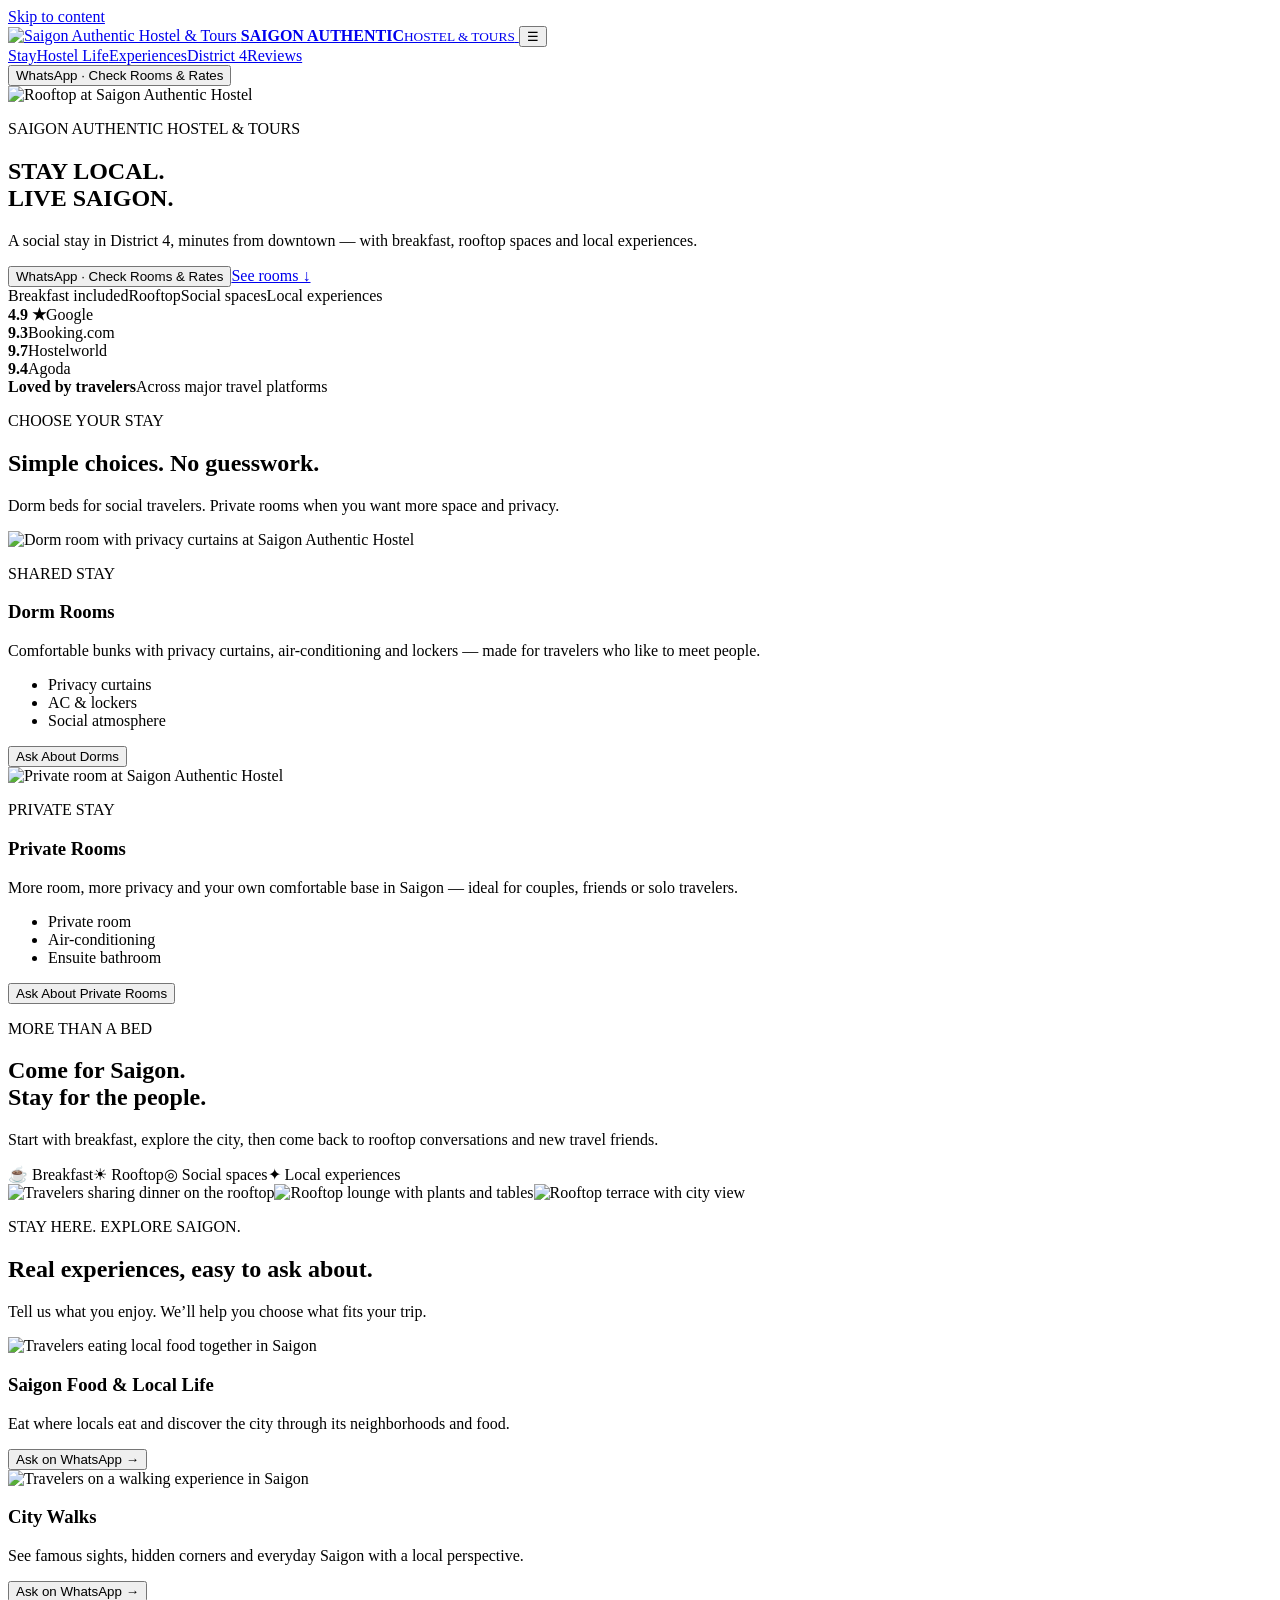
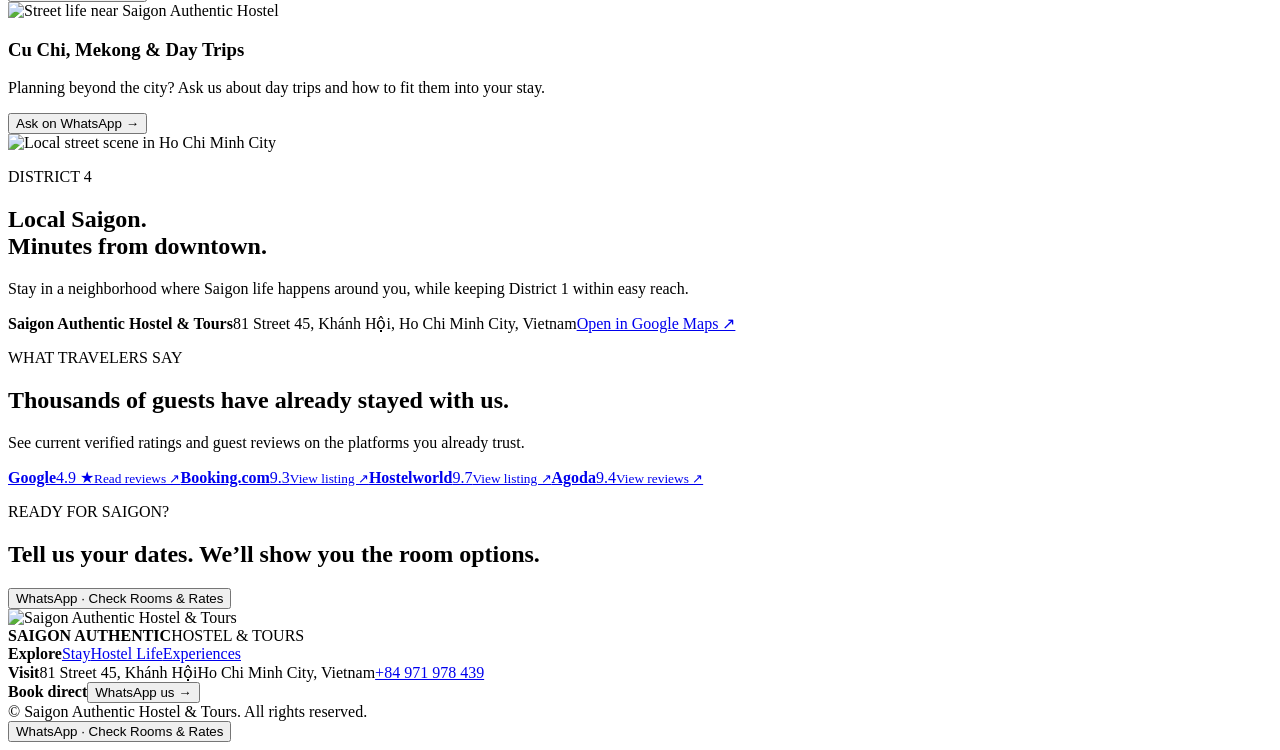
==== index.html @ 07665779 "Build Saigon Authentic Hostel V1 homepage" ====
<!doctype html>
<html lang="en">
<head>
  <meta charset="utf-8" />
  <meta name="viewport" content="width=device-width, initial-scale=1" />
  <title>Saigon Authentic Hostel & Tours | District 4, Ho Chi Minh City</title>
  <meta name="description" content="Stay local in District 4 at Saigon Authentic Hostel & Tours. Dorms, private rooms, rooftop spaces, breakfast and local Saigon experiences. Check rooms and rates on WhatsApp." />
  <meta name="theme-color" content="#f4b91f" />
  <link rel="canonical" href="https://saigonauthentichostel.com/" />
  <link rel="icon" href="https://saigon-authentic-hostel-duyt320-4721.vercel.app/assets/images/logo.jpg" type="image/jpeg" />
  <link rel="preconnect" href="https://fonts.googleapis.com" />
  <link rel="preconnect" href="https://fonts.gstatic.com" crossorigin />
  <link href="https://fonts.googleapis.com/css2?family=DM+Sans:wght@400;500;600;700&family=Manrope:wght@500;600;700;800&display=swap" rel="stylesheet" />
  <link rel="stylesheet" href="assets/css/styles.css" />
  <meta property="og:type" content="website" />
  <meta property="og:title" content="Saigon Authentic Hostel & Tours" />
  <meta property="og:description" content="Stay Local. Live Saigon. Dorms, private rooms, rooftop vibes and local experiences in District 4." />
  <meta property="og:url" content="https://saigonauthentichostel.com/" />
  <meta property="og:image" content="https://saigon-authentic-hostel-duyt320-4721.vercel.app/assets/images/hero-rooftop.webp" />
  <script type="application/ld+json">{"@context":"https://schema.org","@type":"Hostel","name":"Saigon Authentic Hostel & Tours","url":"https://saigonauthentichostel.com/","telephone":"+84971978439","image":"https://saigon-authentic-hostel-duyt320-4721.vercel.app/assets/images/hero-rooftop.webp","address":{"@type":"PostalAddress","streetAddress":"81 Street 45","addressLocality":"Ho Chi Minh City","addressRegion":"Ho Chi Minh City","addressCountry":"VN"},"sameAs":["https://www.booking.com/Share-JYL6Ki","https://www.hostelworld.com/hostels/p/318917/saigon-authentic-hostel-local-bf-gym-tours/","https://www.agoda.com/saigon-authentic-hostel-cozy-rooftop-beer-free-walking-tour-breakfast-family-cooking-experience/reviews/ho-chi-minh-city-vn.html"]}</script>
</head>
<body>
  <a class="skip-link" href="#main">Skip to content</a>
  <header class="site-header" id="top">
    <div class="container header-inner">
      <a class="brand" href="#top" aria-label="Saigon Authentic Hostel home">
        <img src="https://saigon-authentic-hostel-duyt320-4721.vercel.app/assets/images/logo.jpg" alt="Saigon Authentic Hostel & Tours" width="56" height="56" />
        <span class="brand-text"><strong>SAIGON AUTHENTIC</strong><small>HOSTEL & TOURS</small></span>
      </a>
      <button class="menu-toggle" type="button" aria-label="Open menu" aria-expanded="false">☰</button>
      <nav class="main-nav" aria-label="Primary navigation"><a href="#stay">Stay</a><a href="#hostel-life">Hostel Life</a><a href="#experiences">Experiences</a><a href="#location">District 4</a><a href="#reviews">Reviews</a></nav>
      <button class="button button-primary header-cta js-open-booking" type="button">WhatsApp · Check Rooms & Rates</button>
    </div>
  </header>
  <main id="main">
    <section class="hero" aria-labelledby="hero-title">
      <img class="hero-image" src="https://saigon-authentic-hostel-duyt320-4721.vercel.app/assets/images/hero-rooftop.webp" alt="Rooftop at Saigon Authentic Hostel" fetchpriority="high" />
      <div class="hero-overlay"></div>
      <div class="container hero-content"><p class="eyebrow">SAIGON AUTHENTIC HOSTEL & TOURS</p><h1 id="hero-title">STAY LOCAL.<br /><span>LIVE SAIGON.</span></h1><p class="hero-copy">A social stay in District 4, minutes from downtown — with breakfast, rooftop spaces and local experiences.</p><div class="hero-actions"><button class="button button-gold js-open-booking" type="button">WhatsApp · Check Rooms & Rates</button><a class="text-link hero-link" href="#stay">See rooms ↓</a></div><div class="quick-facts" aria-label="Hostel highlights"><span>Breakfast included</span><span>Rooftop</span><span>Social spaces</span><span>Local experiences</span></div></div>
    </section>
    <section class="ratings" aria-label="Guest ratings"><div class="container ratings-grid"><div><strong>4.9 ★</strong><span>Google</span></div><div><strong>9.3</strong><span>Booking.com</span></div><div><strong>9.7</strong><span>Hostelworld</span></div><div><strong>9.4</strong><span>Agoda</span></div><div class="ratings-note"><strong>Loved by travelers</strong><span>Across major travel platforms</span></div></div></section>
    <section class="section" id="stay"><div class="container"><div class="section-heading center"><p class="eyebrow dark">CHOOSE YOUR STAY</p><h2>Simple choices. No guesswork.</h2><p>Dorm beds for social travelers. Private rooms when you want more space and privacy.</p></div><div class="stay-grid">
      <article class="stay-card"><div class="stay-card-media"><img src="https://saigon-authentic-hostel-duyt320-4721.vercel.app/assets/images/dorm-wide.webp" alt="Dorm room with privacy curtains at Saigon Authentic Hostel" loading="lazy" /></div><div class="stay-card-body"><p class="card-kicker">SHARED STAY</p><h3>Dorm Rooms</h3><p>Comfortable bunks with privacy curtains, air-conditioning and lockers — made for travelers who like to meet people.</p><ul class="mini-list"><li>Privacy curtains</li><li>AC & lockers</li><li>Social atmosphere</li></ul><button class="button button-gold js-open-booking" data-interest="Dorm Room" type="button">Ask About Dorms</button></div></article>
      <article class="stay-card reverse"><div class="stay-card-media"><img src="https://saigon-authentic-hostel-duyt320-4721.vercel.app/assets/images/private-wide.webp" alt="Private room at Saigon Authentic Hostel" loading="lazy" /></div><div class="stay-card-body"><p class="card-kicker">PRIVATE STAY</p><h3>Private Rooms</h3><p>More room, more privacy and your own comfortable base in Saigon — ideal for couples, friends or solo travelers.</p><ul class="mini-list"><li>Private room</li><li>Air-conditioning</li><li>Ensuite bathroom</li></ul><button class="button button-gold js-open-booking" data-interest="Private Room" type="button">Ask About Private Rooms</button></div></article>
    </div></div></section>
    <section class="section section-warm" id="hostel-life"><div class="container hostel-life-grid"><div class="hostel-life-copy"><p class="eyebrow dark">MORE THAN A BED</p><h2>Come for Saigon.<br />Stay for the people.</h2><p>Start with breakfast, explore the city, then come back to rooftop conversations and new travel friends.</p><div class="feature-list"><span>☕ Breakfast</span><span>☀ Rooftop</span><span>◎ Social spaces</span><span>✦ Local experiences</span></div></div><div class="photo-collage"><img class="photo-large" src="https://saigon-authentic-hostel-duyt320-4721.vercel.app/assets/images/rooftop-social.webp" alt="Travelers sharing dinner on the rooftop" loading="lazy" /><img src="https://saigon-authentic-hostel-duyt320-4721.vercel.app/assets/images/rooftop-lounge.webp" alt="Rooftop lounge with plants and tables" loading="lazy" /><img src="https://saigon-authentic-hostel-duyt320-4721.vercel.app/assets/images/rooftop-city.webp" alt="Rooftop terrace with city view" loading="lazy" /></div></div></section>
    <section class="section" id="experiences"><div class="container"><div class="section-heading split"><div><p class="eyebrow dark">STAY HERE. EXPLORE SAIGON.</p><h2>Real experiences, easy to ask about.</h2></div><p>Tell us what you enjoy. We’ll help you choose what fits your trip.</p></div><div class="experience-grid">
      <article class="experience-card"><img src="https://saigon-authentic-hostel-duyt320-4721.vercel.app/assets/images/food-social.webp" alt="Travelers eating local food together in Saigon" loading="lazy" /><div><h3>Saigon Food & Local Life</h3><p>Eat where locals eat and discover the city through its neighborhoods and food.</p><button class="text-button js-open-booking" data-interest="Saigon Food & Local Life Experience" type="button">Ask on WhatsApp →</button></div></article>
      <article class="experience-card"><img src="https://saigon-authentic-hostel-duyt320-4721.vercel.app/assets/images/city-walk.webp" alt="Travelers on a walking experience in Saigon" loading="lazy" /><div><h3>City Walks</h3><p>See famous sights, hidden corners and everyday Saigon with a local perspective.</p><button class="text-button js-open-booking" data-interest="Saigon City Walk" type="button">Ask on WhatsApp →</button></div></article>
      <article class="experience-card"><img src="https://saigon-authentic-hostel-duyt320-4721.vercel.app/assets/images/district4-street.webp" alt="Street life near Saigon Authentic Hostel" loading="lazy" /><div><h3>Cu Chi, Mekong & Day Trips</h3><p>Planning beyond the city? Ask us about day trips and how to fit them into your stay.</p><button class="text-button js-open-booking" data-interest="Tours and Day Trips" type="button">Ask on WhatsApp →</button></div></article>
    </div></div></section>
    <section class="section section-dark" id="location"><div class="container location-grid"><div class="location-photo-wrap"><img src="https://saigon-authentic-hostel-duyt320-4721.vercel.app/assets/images/district4-street.webp" alt="Local street scene in Ho Chi Minh City" loading="lazy" /></div><div class="location-copy"><p class="eyebrow gold">DISTRICT 4</p><h2>Local Saigon.<br />Minutes from downtown.</h2><p>Stay in a neighborhood where Saigon life happens around you, while keeping District 1 within easy reach.</p><div class="address-card"><strong>Saigon Authentic Hostel & Tours</strong><span>81 Street 45, Khánh Hội, Ho Chi Minh City, Vietnam</span><a href="https://www.google.com/maps/search/?api=1&query=Saigon+Authentic+Hostel+%26+Tours+81+Street+45+Ho+Chi+Minh+City" target="_blank" rel="noopener">Open in Google Maps ↗</a></div></div></div></section>
    <section class="section" id="reviews"><div class="container"><div class="section-heading center compact"><p class="eyebrow dark">WHAT TRAVELERS SAY</p><h2>Thousands of guests have already stayed with us.</h2><p>See current verified ratings and guest reviews on the platforms you already trust.</p></div><div class="review-links"><a href="https://www.google.com/travel/hotels/s/vFk7zTm2XBF6SE7h8" target="_blank" rel="noopener"><strong>Google</strong><span>4.9 ★</span><small>Read reviews ↗</small></a><a href="https://www.booking.com/Share-JYL6Ki" target="_blank" rel="noopener"><strong>Booking.com</strong><span>9.3</span><small>View listing ↗</small></a><a href="https://www.hostelworld.com/hostels/p/318917/saigon-authentic-hostel-local-bf-gym-tours/" target="_blank" rel="noopener"><strong>Hostelworld</strong><span>9.7</span><small>View listing ↗</small></a><a href="https://www.agoda.com/saigon-authentic-hostel-cozy-rooftop-beer-free-walking-tour-breakfast-family-cooking-experience/reviews/ho-chi-minh-city-vn.html?cid=1844104" target="_blank" rel="noopener"><strong>Agoda</strong><span>9.4</span><small>View reviews ↗</small></a></div></div></section>
    <section class="section final-cta"><div class="container final-cta-inner"><div><p class="eyebrow dark">READY FOR SAIGON?</p><h2>Tell us your dates. We’ll show you the room options.</h2></div><button class="button button-primary large js-open-booking" type="button">WhatsApp · Check Rooms & Rates</button></div></section>
  </main>
  <footer class="site-footer"><div class="container footer-grid"><div class="footer-brand"><img src="https://saigon-authentic-hostel-duyt320-4721.vercel.app/assets/images/logo.jpg" alt="Saigon Authentic Hostel & Tours" width="72" height="72" loading="lazy" /><div><strong>SAIGON AUTHENTIC</strong><span>HOSTEL & TOURS</span></div></div><div><strong>Explore</strong><a href="#stay">Stay</a><a href="#hostel-life">Hostel Life</a><a href="#experiences">Experiences</a></div><div><strong>Visit</strong><span>81 Street 45, Khánh Hội</span><span>Ho Chi Minh City, Vietnam</span><a href="tel:+84971978439">+84 971 978 439</a></div><div><strong>Book direct</strong><button class="footer-whatsapp js-open-booking" type="button">WhatsApp us →</button></div></div><div class="container copyright">© <span id="year"></span> Saigon Authentic Hostel & Tours. All rights reserved.</div></footer>
  <button class="mobile-booking-bar js-open-booking" type="button" aria-label="Check rooms and rates on WhatsApp">WhatsApp · Check Rooms & Rates</button>
  <dialog class="booking-dialog" id="bookingDialog" aria-labelledby="booking-title"><form method="dialog" class="booking-form" id="bookingForm"><div class="dialog-header"><div><p class="eyebrow dark">BOOK DIRECT</p><h2 id="booking-title">Check rooms & rates</h2></div><button class="dialog-close" value="cancel" aria-label="Close">×</button></div><p class="dialog-intro">Three details, then WhatsApp opens with the message already written for you.</p><label>Check-in<input id="checkin" name="checkin" type="date" required /></label><label>Check-out<input id="checkout" name="checkout" type="date" required /></label><label>Guests<select id="guests" name="guests"><option>1</option><option selected>2</option><option>3</option><option>4</option><option>5</option><option>6</option><option>7+</option></select></label><label>What are you interested in?<select id="interest" name="interest"><option>Any available room</option><option>Dorm Room</option><option>Private Room</option><option>Saigon Food & Local Life Experience</option><option>Saigon City Walk</option><option>Tours and Day Trips</option></select></label><button class="button button-whatsapp large full" id="continueWhatsApp" type="button">Continue on WhatsApp →</button><small>No payment on this website. We confirm availability and rates with you directly on WhatsApp.</small></form></dialog>
  <script src="assets/js/main.js" defer></script>
</body>
</html>
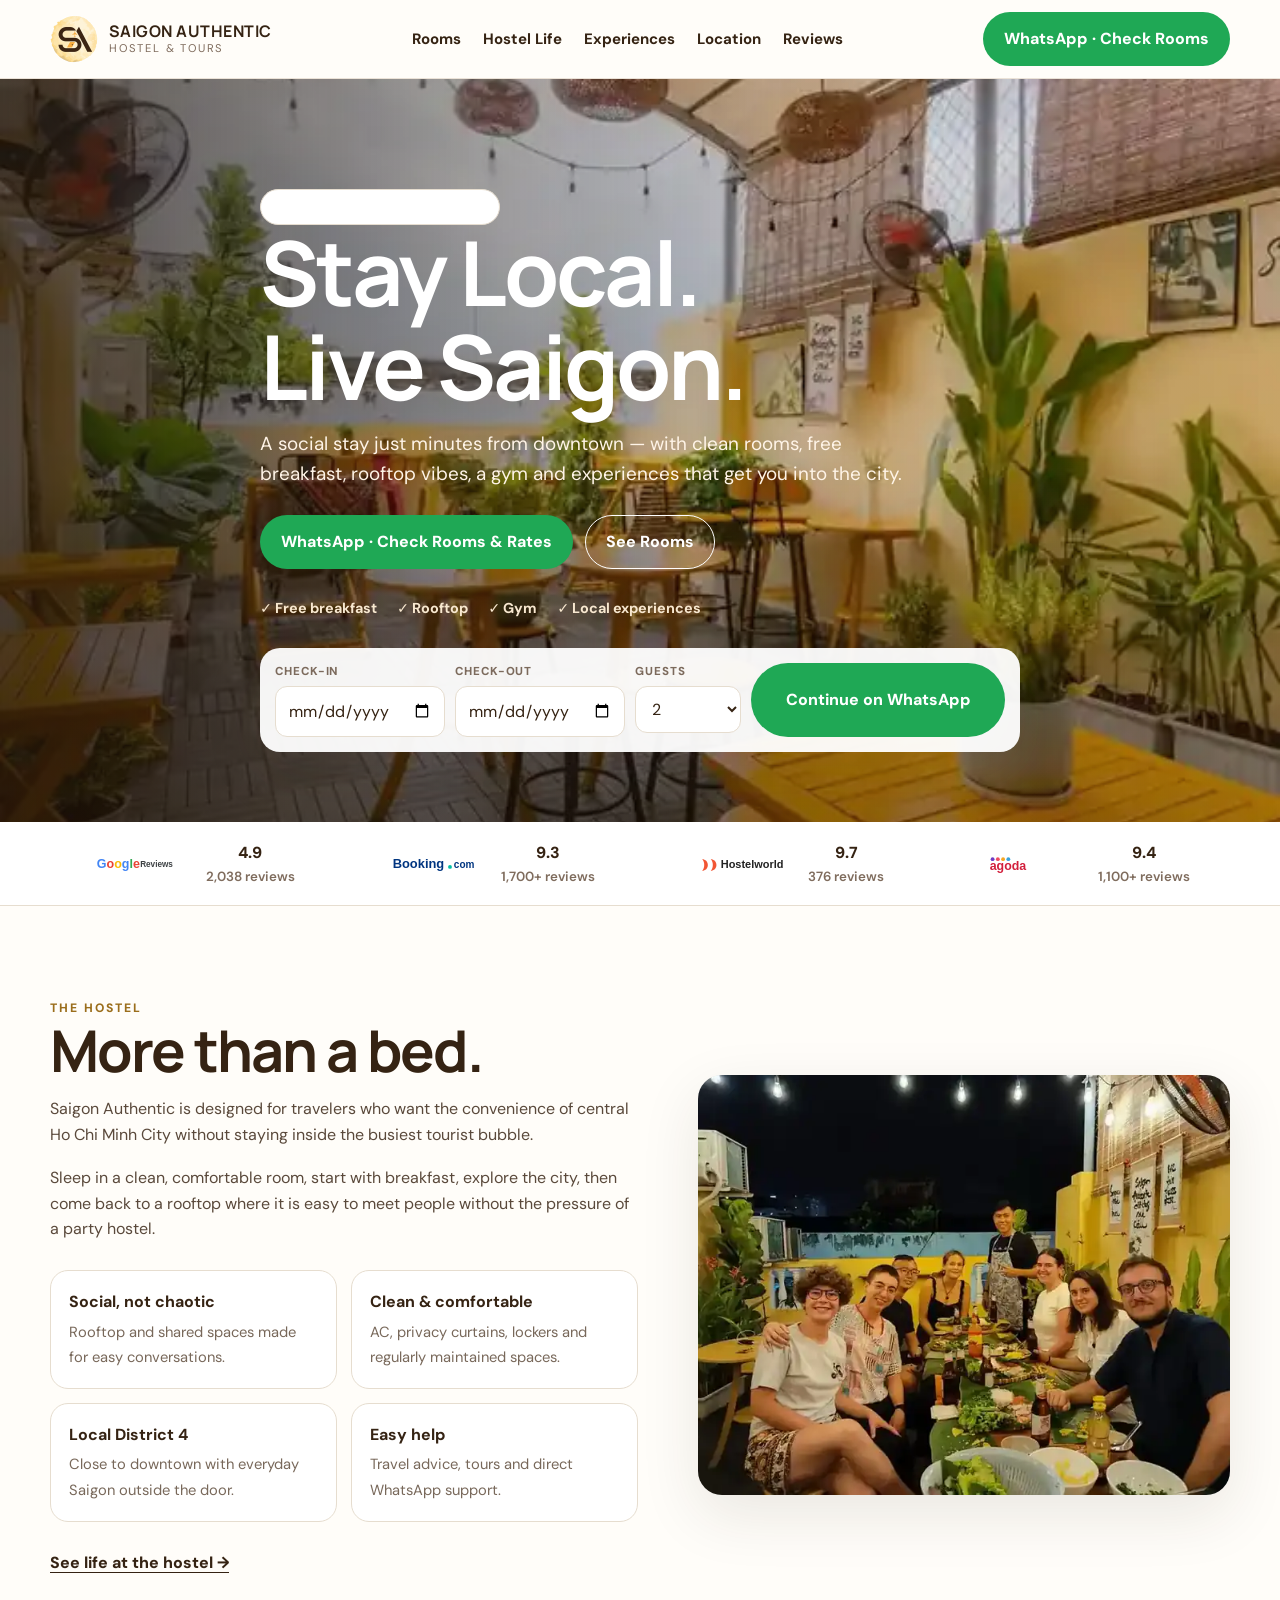
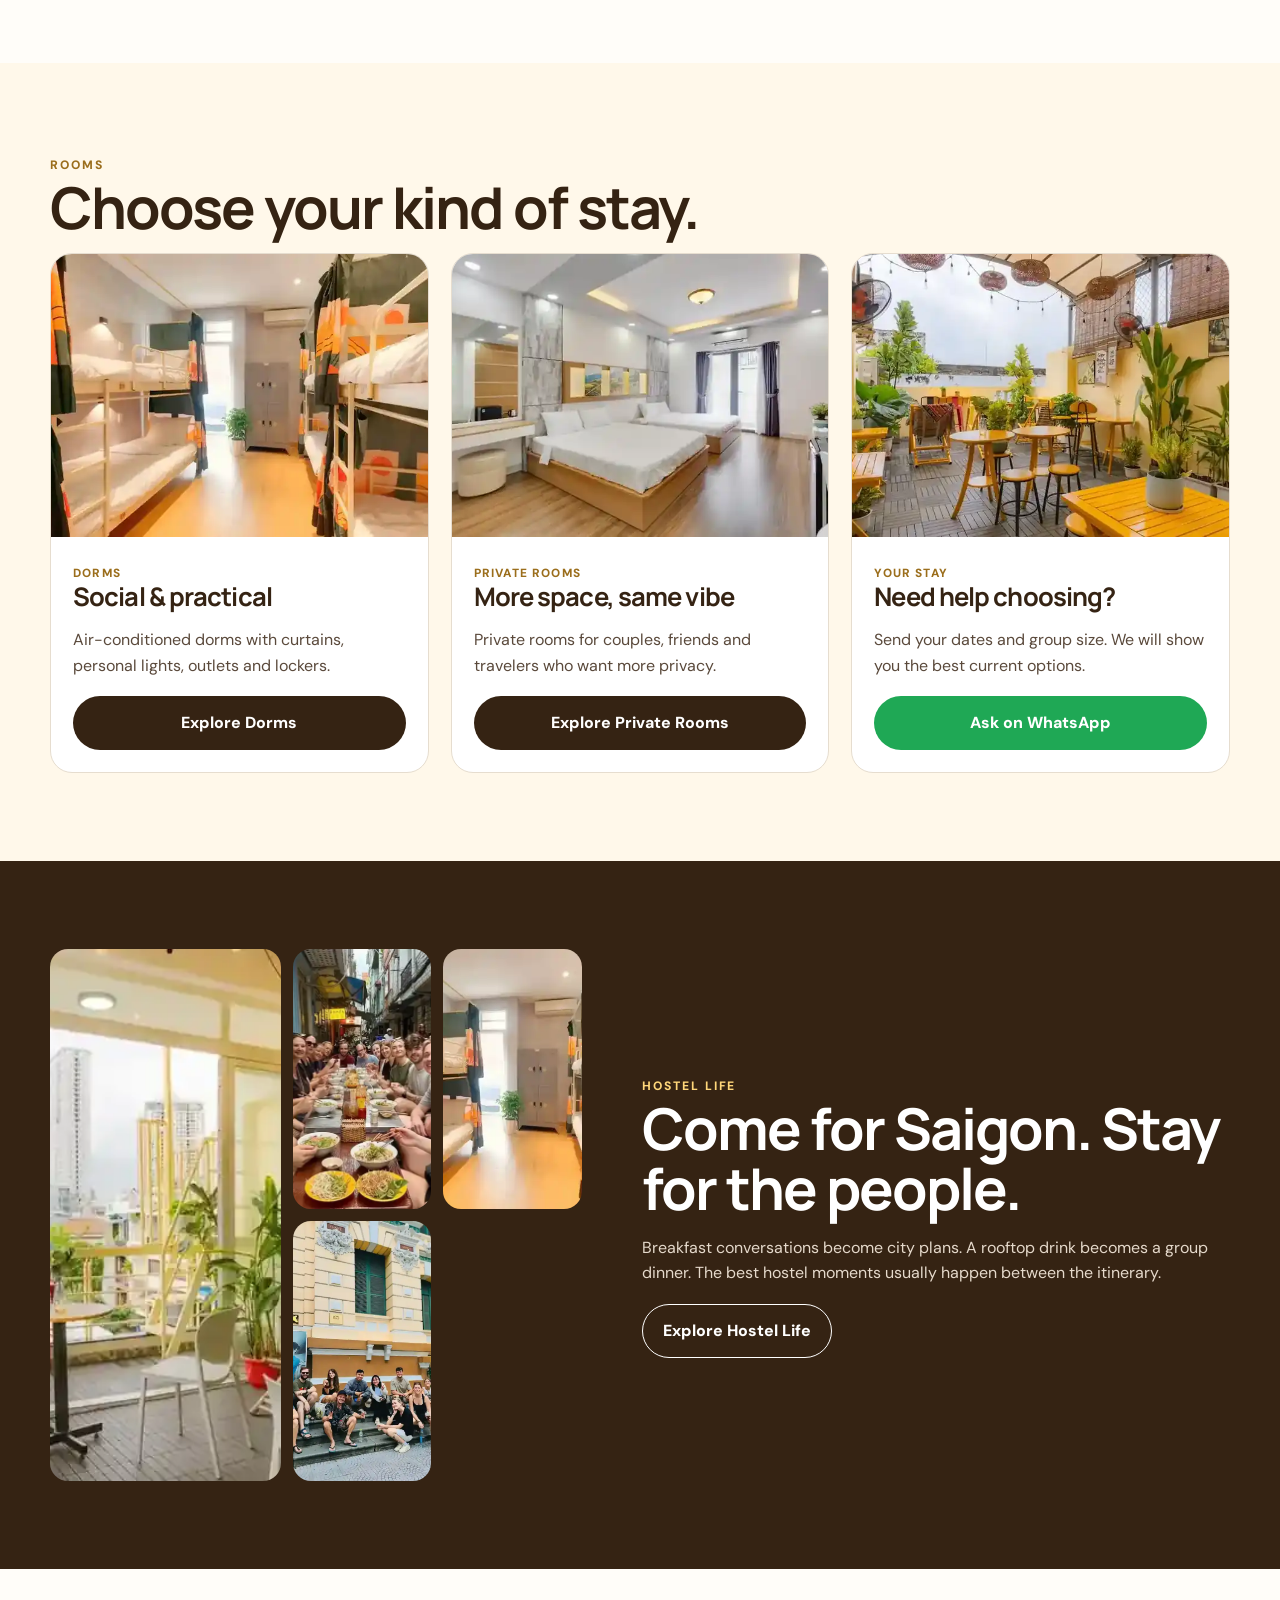
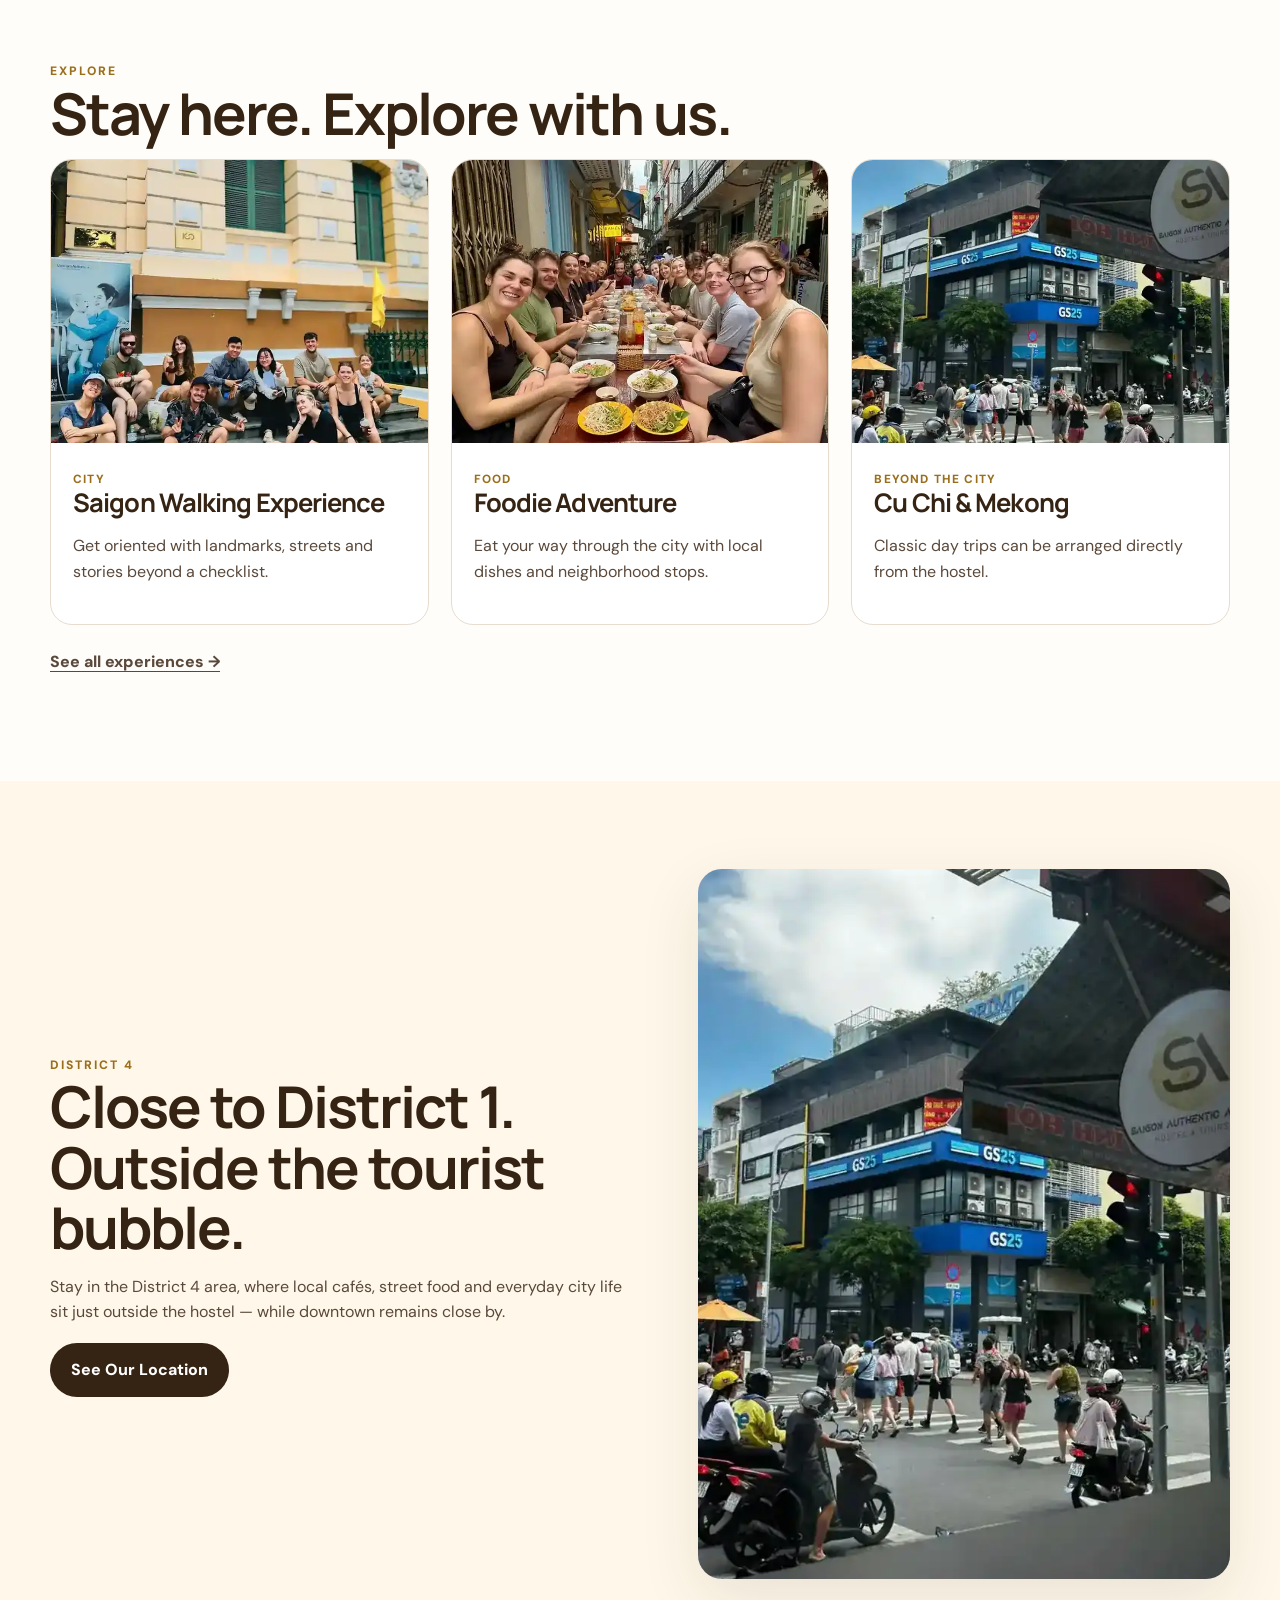
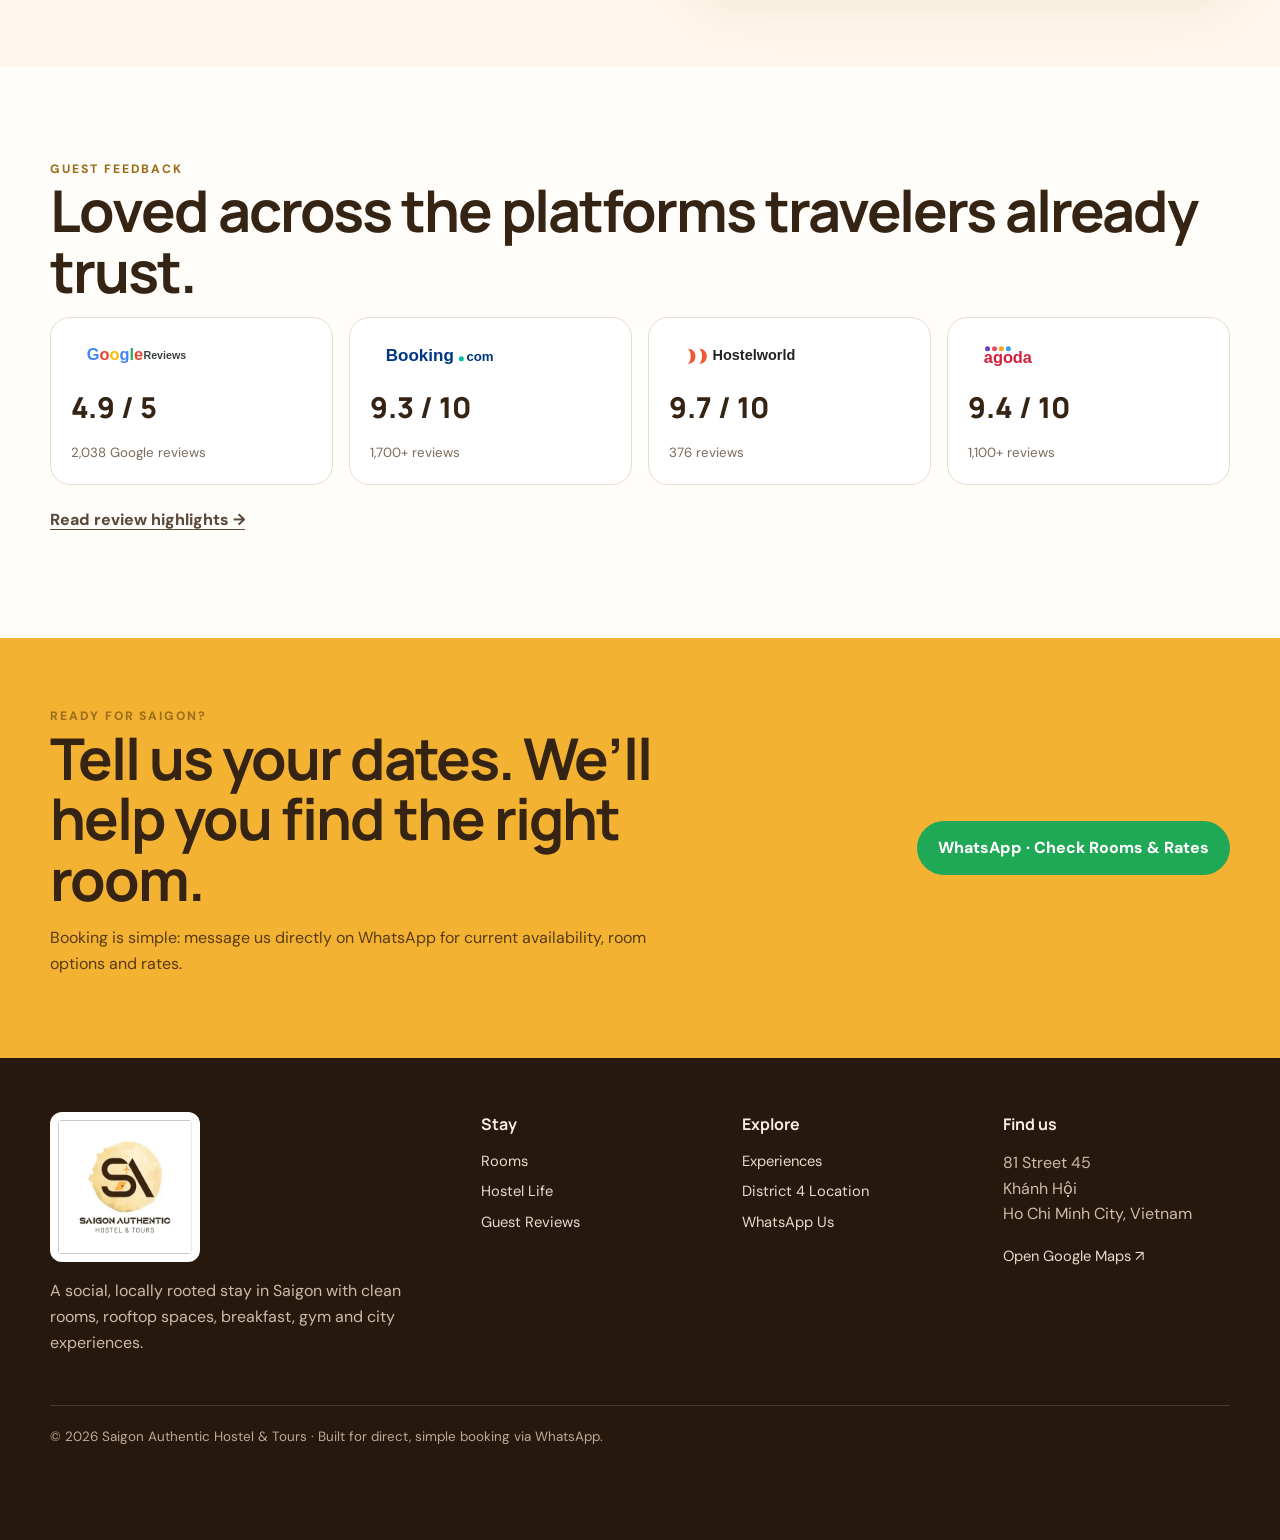
==== commit 4ed5afae: "Website V1.1 - multipage, WebP assets, reviews and favicon" ====
--- a/index.html
+++ b/index.html
@@ -1,61 +1,9 @@
-<!doctype html>
-<html lang="en">
-<head>
-  <meta charset="utf-8" />
-  <meta name="viewport" content="width=device-width, initial-scale=1" />
-  <title>Saigon Authentic Hostel & Tours | District 4, Ho Chi Minh City</title>
-  <meta name="description" content="Stay local in District 4 at Saigon Authentic Hostel & Tours. Dorms, private rooms, rooftop spaces, breakfast and local Saigon experiences. Check rooms and rates on WhatsApp." />
-  <meta name="theme-color" content="#f4b91f" />
-  <link rel="canonical" href="https://saigonauthentichostel.com/" />
-  <link rel="icon" href="https://saigon-authentic-hostel-duyt320-4721.vercel.app/assets/images/logo.jpg" type="image/jpeg" />
-  <link rel="preconnect" href="https://fonts.googleapis.com" />
-  <link rel="preconnect" href="https://fonts.gstatic.com" crossorigin />
-  <link href="https://fonts.googleapis.com/css2?family=DM+Sans:wght@400;500;600;700&family=Manrope:wght@500;600;700;800&display=swap" rel="stylesheet" />
-  <link rel="stylesheet" href="assets/css/styles.css" />
-  <meta property="og:type" content="website" />
-  <meta property="og:title" content="Saigon Authentic Hostel & Tours" />
-  <meta property="og:description" content="Stay Local. Live Saigon. Dorms, private rooms, rooftop vibes and local experiences in District 4." />
-  <meta property="og:url" content="https://saigonauthentichostel.com/" />
-  <meta property="og:image" content="https://saigon-authentic-hostel-duyt320-4721.vercel.app/assets/images/hero-rooftop.webp" />
-  <script type="application/ld+json">{"@context":"https://schema.org","@type":"Hostel","name":"Saigon Authentic Hostel & Tours","url":"https://saigonauthentichostel.com/","telephone":"+84971978439","image":"https://saigon-authentic-hostel-duyt320-4721.vercel.app/assets/images/hero-rooftop.webp","address":{"@type":"PostalAddress","streetAddress":"81 Street 45","addressLocality":"Ho Chi Minh City","addressRegion":"Ho Chi Minh City","addressCountry":"VN"},"sameAs":["https://www.booking.com/Share-JYL6Ki","https://www.hostelworld.com/hostels/p/318917/saigon-authentic-hostel-local-bf-gym-tours/","https://www.agoda.com/saigon-authentic-hostel-cozy-rooftop-beer-free-walking-tour-breakfast-family-cooking-experience/reviews/ho-chi-minh-city-vn.html"]}</script>
-</head>
-<body>
-  <a class="skip-link" href="#main">Skip to content</a>
-  <header class="site-header" id="top">
-    <div class="container header-inner">
-      <a class="brand" href="#top" aria-label="Saigon Authentic Hostel home">
-        <img src="https://saigon-authentic-hostel-duyt320-4721.vercel.app/assets/images/logo.jpg" alt="Saigon Authentic Hostel & Tours" width="56" height="56" />
-        <span class="brand-text"><strong>SAIGON AUTHENTIC</strong><small>HOSTEL & TOURS</small></span>
-      </a>
-      <button class="menu-toggle" type="button" aria-label="Open menu" aria-expanded="false">☰</button>
-      <nav class="main-nav" aria-label="Primary navigation"><a href="#stay">Stay</a><a href="#hostel-life">Hostel Life</a><a href="#experiences">Experiences</a><a href="#location">District 4</a><a href="#reviews">Reviews</a></nav>
-      <button class="button button-primary header-cta js-open-booking" type="button">WhatsApp · Check Rooms & Rates</button>
-    </div>
-  </header>
-  <main id="main">
-    <section class="hero" aria-labelledby="hero-title">
-      <img class="hero-image" src="https://saigon-authentic-hostel-duyt320-4721.vercel.app/assets/images/hero-rooftop.webp" alt="Rooftop at Saigon Authentic Hostel" fetchpriority="high" />
-      <div class="hero-overlay"></div>
-      <div class="container hero-content"><p class="eyebrow">SAIGON AUTHENTIC HOSTEL & TOURS</p><h1 id="hero-title">STAY LOCAL.<br /><span>LIVE SAIGON.</span></h1><p class="hero-copy">A social stay in District 4, minutes from downtown — with breakfast, rooftop spaces and local experiences.</p><div class="hero-actions"><button class="button button-gold js-open-booking" type="button">WhatsApp · Check Rooms & Rates</button><a class="text-link hero-link" href="#stay">See rooms ↓</a></div><div class="quick-facts" aria-label="Hostel highlights"><span>Breakfast included</span><span>Rooftop</span><span>Social spaces</span><span>Local experiences</span></div></div>
-    </section>
-    <section class="ratings" aria-label="Guest ratings"><div class="container ratings-grid"><div><strong>4.9 ★</strong><span>Google</span></div><div><strong>9.3</strong><span>Booking.com</span></div><div><strong>9.7</strong><span>Hostelworld</span></div><div><strong>9.4</strong><span>Agoda</span></div><div class="ratings-note"><strong>Loved by travelers</strong><span>Across major travel platforms</span></div></div></section>
-    <section class="section" id="stay"><div class="container"><div class="section-heading center"><p class="eyebrow dark">CHOOSE YOUR STAY</p><h2>Simple choices. No guesswork.</h2><p>Dorm beds for social travelers. Private rooms when you want more space and privacy.</p></div><div class="stay-grid">
-      <article class="stay-card"><div class="stay-card-media"><img src="https://saigon-authentic-hostel-duyt320-4721.vercel.app/assets/images/dorm-wide.webp" alt="Dorm room with privacy curtains at Saigon Authentic Hostel" loading="lazy" /></div><div class="stay-card-body"><p class="card-kicker">SHARED STAY</p><h3>Dorm Rooms</h3><p>Comfortable bunks with privacy curtains, air-conditioning and lockers — made for travelers who like to meet people.</p><ul class="mini-list"><li>Privacy curtains</li><li>AC & lockers</li><li>Social atmosphere</li></ul><button class="button button-gold js-open-booking" data-interest="Dorm Room" type="button">Ask About Dorms</button></div></article>
-      <article class="stay-card reverse"><div class="stay-card-media"><img src="https://saigon-authentic-hostel-duyt320-4721.vercel.app/assets/images/private-wide.webp" alt="Private room at Saigon Authentic Hostel" loading="lazy" /></div><div class="stay-card-body"><p class="card-kicker">PRIVATE STAY</p><h3>Private Rooms</h3><p>More room, more privacy and your own comfortable base in Saigon — ideal for couples, friends or solo travelers.</p><ul class="mini-list"><li>Private room</li><li>Air-conditioning</li><li>Ensuite bathroom</li></ul><button class="button button-gold js-open-booking" data-interest="Private Room" type="button">Ask About Private Rooms</button></div></article>
-    </div></div></section>
-    <section class="section section-warm" id="hostel-life"><div class="container hostel-life-grid"><div class="hostel-life-copy"><p class="eyebrow dark">MORE THAN A BED</p><h2>Come for Saigon.<br />Stay for the people.</h2><p>Start with breakfast, explore the city, then come back to rooftop conversations and new travel friends.</p><div class="feature-list"><span>☕ Breakfast</span><span>☀ Rooftop</span><span>◎ Social spaces</span><span>✦ Local experiences</span></div></div><div class="photo-collage"><img class="photo-large" src="https://saigon-authentic-hostel-duyt320-4721.vercel.app/assets/images/rooftop-social.webp" alt="Travelers sharing dinner on the rooftop" loading="lazy" /><img src="https://saigon-authentic-hostel-duyt320-4721.vercel.app/assets/images/rooftop-lounge.webp" alt="Rooftop lounge with plants and tables" loading="lazy" /><img src="https://saigon-authentic-hostel-duyt320-4721.vercel.app/assets/images/rooftop-city.webp" alt="Rooftop terrace with city view" loading="lazy" /></div></div></section>
-    <section class="section" id="experiences"><div class="container"><div class="section-heading split"><div><p class="eyebrow dark">STAY HERE. EXPLORE SAIGON.</p><h2>Real experiences, easy to ask about.</h2></div><p>Tell us what you enjoy. We’ll help you choose what fits your trip.</p></div><div class="experience-grid">
-      <article class="experience-card"><img src="https://saigon-authentic-hostel-duyt320-4721.vercel.app/assets/images/food-social.webp" alt="Travelers eating local food together in Saigon" loading="lazy" /><div><h3>Saigon Food & Local Life</h3><p>Eat where locals eat and discover the city through its neighborhoods and food.</p><button class="text-button js-open-booking" data-interest="Saigon Food & Local Life Experience" type="button">Ask on WhatsApp →</button></div></article>
-      <article class="experience-card"><img src="https://saigon-authentic-hostel-duyt320-4721.vercel.app/assets/images/city-walk.webp" alt="Travelers on a walking experience in Saigon" loading="lazy" /><div><h3>City Walks</h3><p>See famous sights, hidden corners and everyday Saigon with a local perspective.</p><button class="text-button js-open-booking" data-interest="Saigon City Walk" type="button">Ask on WhatsApp →</button></div></article>
-      <article class="experience-card"><img src="https://saigon-authentic-hostel-duyt320-4721.vercel.app/assets/images/district4-street.webp" alt="Street life near Saigon Authentic Hostel" loading="lazy" /><div><h3>Cu Chi, Mekong & Day Trips</h3><p>Planning beyond the city? Ask us about day trips and how to fit them into your stay.</p><button class="text-button js-open-booking" data-interest="Tours and Day Trips" type="button">Ask on WhatsApp →</button></div></article>
-    </div></div></section>
-    <section class="section section-dark" id="location"><div class="container location-grid"><div class="location-photo-wrap"><img src="https://saigon-authentic-hostel-duyt320-4721.vercel.app/assets/images/district4-street.webp" alt="Local street scene in Ho Chi Minh City" loading="lazy" /></div><div class="location-copy"><p class="eyebrow gold">DISTRICT 4</p><h2>Local Saigon.<br />Minutes from downtown.</h2><p>Stay in a neighborhood where Saigon life happens around you, while keeping District 1 within easy reach.</p><div class="address-card"><strong>Saigon Authentic Hostel & Tours</strong><span>81 Street 45, Khánh Hội, Ho Chi Minh City, Vietnam</span><a href="https://www.google.com/maps/search/?api=1&query=Saigon+Authentic+Hostel+%26+Tours+81+Street+45+Ho+Chi+Minh+City" target="_blank" rel="noopener">Open in Google Maps ↗</a></div></div></div></section>
-    <section class="section" id="reviews"><div class="container"><div class="section-heading center compact"><p class="eyebrow dark">WHAT TRAVELERS SAY</p><h2>Thousands of guests have already stayed with us.</h2><p>See current verified ratings and guest reviews on the platforms you already trust.</p></div><div class="review-links"><a href="https://www.google.com/travel/hotels/s/vFk7zTm2XBF6SE7h8" target="_blank" rel="noopener"><strong>Google</strong><span>4.9 ★</span><small>Read reviews ↗</small></a><a href="https://www.booking.com/Share-JYL6Ki" target="_blank" rel="noopener"><strong>Booking.com</strong><span>9.3</span><small>View listing ↗</small></a><a href="https://www.hostelworld.com/hostels/p/318917/saigon-authentic-hostel-local-bf-gym-tours/" target="_blank" rel="noopener"><strong>Hostelworld</strong><span>9.7</span><small>View listing ↗</small></a><a href="https://www.agoda.com/saigon-authentic-hostel-cozy-rooftop-beer-free-walking-tour-breakfast-family-cooking-experience/reviews/ho-chi-minh-city-vn.html?cid=1844104" target="_blank" rel="noopener"><strong>Agoda</strong><span>9.4</span><small>View reviews ↗</small></a></div></div></section>
-    <section class="section final-cta"><div class="container final-cta-inner"><div><p class="eyebrow dark">READY FOR SAIGON?</p><h2>Tell us your dates. We’ll show you the room options.</h2></div><button class="button button-primary large js-open-booking" type="button">WhatsApp · Check Rooms & Rates</button></div></section>
-  </main>
-  <footer class="site-footer"><div class="container footer-grid"><div class="footer-brand"><img src="https://saigon-authentic-hostel-duyt320-4721.vercel.app/assets/images/logo.jpg" alt="Saigon Authentic Hostel & Tours" width="72" height="72" loading="lazy" /><div><strong>SAIGON AUTHENTIC</strong><span>HOSTEL & TOURS</span></div></div><div><strong>Explore</strong><a href="#stay">Stay</a><a href="#hostel-life">Hostel Life</a><a href="#experiences">Experiences</a></div><div><strong>Visit</strong><span>81 Street 45, Khánh Hội</span><span>Ho Chi Minh City, Vietnam</span><a href="tel:+84971978439">+84 971 978 439</a></div><div><strong>Book direct</strong><button class="footer-whatsapp js-open-booking" type="button">WhatsApp us →</button></div></div><div class="container copyright">© <span id="year"></span> Saigon Authentic Hostel & Tours. All rights reserved.</div></footer>
-  <button class="mobile-booking-bar js-open-booking" type="button" aria-label="Check rooms and rates on WhatsApp">WhatsApp · Check Rooms & Rates</button>
-  <dialog class="booking-dialog" id="bookingDialog" aria-labelledby="booking-title"><form method="dialog" class="booking-form" id="bookingForm"><div class="dialog-header"><div><p class="eyebrow dark">BOOK DIRECT</p><h2 id="booking-title">Check rooms & rates</h2></div><button class="dialog-close" value="cancel" aria-label="Close">×</button></div><p class="dialog-intro">Three details, then WhatsApp opens with the message already written for you.</p><label>Check-in<input id="checkin" name="checkin" type="date" required /></label><label>Check-out<input id="checkout" name="checkout" type="date" required /></label><label>Guests<select id="guests" name="guests"><option>1</option><option selected>2</option><option>3</option><option>4</option><option>5</option><option>6</option><option>7+</option></select></label><label>What are you interested in?<select id="interest" name="interest"><option>Any available room</option><option>Dorm Room</option><option>Private Room</option><option>Saigon Food & Local Life Experience</option><option>Saigon City Walk</option><option>Tours and Day Trips</option></select></label><button class="button button-whatsapp large full" id="continueWhatsApp" type="button">Continue on WhatsApp →</button><small>No payment on this website. We confirm availability and rates with you directly on WhatsApp.</small></form></dialog>
-  <script src="assets/js/main.js" defer></script>
-</body>
-</html>+<!doctype html><html lang="en"><head><meta charset="utf-8"><meta name="viewport" content="width=device-width,initial-scale=1"><title>Saigon Authentic Hostel & Tours | Stay Local. Live Saigon.</title><meta name="description" content="A social hostel stay in District 4, Ho Chi Minh City with dorms, private rooms, rooftop spaces, breakfast, gym and local experiences."><meta name="theme-color" content="#f4b232"><link rel="canonical" href="https://www.saigonauthentichostel.com/"><link rel="icon" type="image/png" sizes="32x32" href="assets/images/favicon-32.png"><link rel="apple-touch-icon" href="assets/images/favicon-192.png"><link rel="preconnect" href="https://fonts.googleapis.com"><link rel="preconnect" href="https://fonts.gstatic.com" crossorigin><link href="https://fonts.googleapis.com/css2?family=DM+Sans:wght@400;500;600;700&family=Manrope:wght@500;600;700;800&display=swap" rel="stylesheet"><link rel="stylesheet" href="assets/css/styles.css"><meta property="og:type" content="website"><meta property="og:title" content="Saigon Authentic Hostel & Tours | Stay Local. Live Saigon."><meta property="og:description" content="A social hostel stay in District 4, Ho Chi Minh City with dorms, private rooms, rooftop spaces, breakfast, gym and local experiences."><meta property="og:url" content="https://www.saigonauthentichostel.com/"><meta property="og:image" content="https://www.saigonauthentichostel.com/assets/images/hero-rooftop.webp"><script type="application/ld+json">{"@context":"https://schema.org","@type":"Hostel","name":"Saigon Authentic Hostel & Tours","url":"https://www.saigonauthentichostel.com/","telephone":"+84971978439","image":"https://www.saigonauthentichostel.com/assets/images/hero-rooftop.webp","address":{"@type":"PostalAddress","streetAddress":"81 Street 45","addressLocality":"Ho Chi Minh City","addressRegion":"Ho Chi Minh City","addressCountry":"VN"},"amenityFeature":[{"@type":"LocationFeatureSpecification","name":"Free breakfast","value":true},{"@type":"LocationFeatureSpecification","name":"Rooftop common area","value":true},{"@type":"LocationFeatureSpecification","name":"Gym","value":true}]}</script></head><body><header class="site-header"><div class="container nav"><a class="brand" href="index.html" aria-label="Saigon Authentic Hostel home"><img src="assets/images/favicon-192.png" alt=""><span class="brand-text"><strong>SAIGON AUTHENTIC</strong><span>Hostel & Tours</span></span></a><nav class="nav-links" aria-label="Main navigation"><a href="rooms.html">Rooms</a><a href="hostel-life.html">Hostel Life</a><a href="experiences.html">Experiences</a><a href="location.html">Location</a><a href="reviews.html">Reviews</a></nav><a class="btn btn-wa btn-header" data-wa-message="Hi Saigon Authentic 👋 I'd like to check room availability and rates." target="_blank" rel="noopener">WhatsApp · Check Rooms</a><button class="mobile-toggle" aria-label="Open menu">☰</button></div></header>
+<main><section class="hero"><img src="assets/images/hero-rooftop.webp" alt="Saigon Authentic Hostel rooftop common area"><div class="container hero-content"><span class="eyebrow">District 4 · Ho Chi Minh City</span><h1>Stay Local.<br>Live Saigon.</h1><p>A social stay just minutes from downtown — with clean rooms, free breakfast, rooftop vibes, a gym and experiences that get you into the city.</p><div class="hero-actions"><a class="btn btn-wa" data-wa-message="Hi Saigon Authentic 👋 I'd like to check room availability and rates." target="_blank" rel="noopener">WhatsApp · Check Rooms & Rates</a><a class="btn btn-outline" href="rooms.html" style="color:white;border-color:white">See Rooms</a></div><div class="hero-meta"><span>✓ Free breakfast</span><span>✓ Rooftop</span><span>✓ Gym</span><span>✓ Local experiences</span></div><form class="hero-form" data-booking-form><div class="field"><label>Check-in</label><input name="checkin" type="date" required></div><div class="field"><label>Check-out</label><input name="checkout" type="date" required></div><div class="field"><label>Guests</label><select name="guests"><option>1</option><option selected>2</option><option>3</option><option>4</option><option>5+</option></select></div><button class="btn btn-wa" type="submit">Continue on WhatsApp</button></form></div></section>
+<section class="trust-strip"><div class="container trust-grid"><a class="trust-item" href="reviews.html"><img src="assets/logos/google.svg" alt="Google Reviews"><span>4.9 <small>2,038 reviews</small></span></a><a class="trust-item" href="reviews.html"><img src="assets/logos/booking.svg" alt="Booking.com"><span>9.3 <small>1,700+ reviews</small></span></a><a class="trust-item" href="reviews.html"><img src="assets/logos/hostelworld.svg" alt="Hostelworld"><span>9.7 <small>376 reviews</small></span></a><a class="trust-item" href="reviews.html"><img src="assets/logos/agoda.svg" alt="Agoda"><span>9.4 <small>1,100+ reviews</small></span></a></div></section>
+<section class="section"><div class="container split"><div><span class="kicker">The hostel</span><h2>More than a bed.</h2><p>Saigon Authentic is designed for travelers who want the convenience of central Ho Chi Minh City without staying inside the busiest tourist bubble.</p><p>Sleep in a clean, comfortable room, start with breakfast, explore the city, then come back to a rooftop where it is easy to meet people without the pressure of a party hostel.</p><div class="feature-list"><div class="feature"><strong>Social, not chaotic</strong><span>Rooftop and shared spaces made for easy conversations.</span></div><div class="feature"><strong>Clean & comfortable</strong><span>AC, privacy curtains, lockers and regularly maintained spaces.</span></div><div class="feature"><strong>Local District 4</strong><span>Close to downtown with everyday Saigon outside the door.</span></div><div class="feature"><strong>Easy help</strong><span>Travel advice, tours and direct WhatsApp support.</span></div></div><a class="text-link" href="hostel-life.html">See life at the hostel →</a></div><div class="media-card"><img src="assets/images/social-rooftop.webp" alt="Travelers sharing dinner on the rooftop"></div></div></section>
+<section class="section section-cream"><div class="container"><span class="kicker">Rooms</span><h2>Choose your kind of stay.</h2><div class="card-grid"><article class="card"><div class="card-media"><img src="assets/images/dorm-wide.webp" alt="Dorm beds with privacy curtains"></div><div class="card-body"><span class="card-tag">Dorms</span><h3>Social & practical</h3><p>Air-conditioned dorms with curtains, personal lights, outlets and lockers.</p><a class="btn btn-primary" href="rooms.html#dorms">Explore Dorms</a></div></article><article class="card"><div class="card-media"><img src="assets/images/private-room-wide.webp" alt="Private room at Saigon Authentic Hostel"></div><div class="card-body"><span class="card-tag">Private rooms</span><h3>More space, same vibe</h3><p>Private rooms for couples, friends and travelers who want more privacy.</p><a class="btn btn-primary" href="rooms.html#private">Explore Private Rooms</a></div></article><article class="card"><div class="card-media"><img src="assets/images/hero-rooftop.webp" alt="Rooftop terrace overlooking Saigon"></div><div class="card-body"><span class="card-tag">Your stay</span><h3>Need help choosing?</h3><p>Send your dates and group size. We will show you the best current options.</p><a class="btn btn-wa" data-wa-message="Hi Saigon Authentic 👋 Please help me choose the best room for my stay." target="_blank" rel="noopener">Ask on WhatsApp</a></div></article></div></div></section>
+<section class="section section-dark"><div class="container"><div class="split reverse"><div class="gallery"><img class="tall" src="assets/images/rooftop-corner.webp" alt="Rooftop greenery"><img src="assets/images/social-food.webp" alt="Travelers eating local food together"><img src="assets/images/dorm-wide.webp" alt="Comfortable dorm interior"><img src="assets/images/social-city.webp" alt="Travelers exploring Saigon"></div><div><span class="kicker">Hostel life</span><h2>Come for Saigon. Stay for the people.</h2><p>Breakfast conversations become city plans. A rooftop drink becomes a group dinner. The best hostel moments usually happen between the itinerary.</p><a class="btn btn-outline" href="hostel-life.html">Explore Hostel Life</a></div></div></div></section>
+<section class="section"><div class="container"><span class="kicker">Explore</span><h2>Stay here. Explore with us.</h2><div class="card-grid"><article class="card"><div class="card-media"><img src="assets/images/social-city.webp" alt="Travelers exploring central Saigon"></div><div class="card-body"><span class="card-tag">City</span><h3>Saigon Walking Experience</h3><p>Get oriented with landmarks, streets and stories beyond a checklist.</p></div></article><article class="card"><div class="card-media"><img src="assets/images/social-food.webp" alt="Local food experience in Saigon"></div><div class="card-body"><span class="card-tag">Food</span><h3>Foodie Adventure</h3><p>Eat your way through the city with local dishes and neighborhood stops.</p></div></article><article class="card"><div class="card-media"><img src="assets/images/street-corner.webp" alt="Saigon street scene near the hostel"></div><div class="card-body"><span class="card-tag">Beyond the city</span><h3>Cu Chi & Mekong</h3><p>Classic day trips can be arranged directly from the hostel.</p></div></article></div><p style="margin-top:24px"><a class="text-link" href="experiences.html">See all experiences →</a></p></div></section>
+<section class="section section-cream"><div class="container split"><div><span class="kicker">District 4</span><h2>Close to District 1. Outside the tourist bubble.</h2><p>Stay in the District 4 area, where local cafés, street food and everyday city life sit just outside the hostel — while downtown remains close by.</p><a class="btn btn-primary" href="location.html">See Our Location</a></div><div class="media-card"><img src="assets/images/street-corner.webp" alt="Saigon street corner near Saigon Authentic Hostel"></div></div></section>
+<section class="section"><div class="container"><span class="kicker">Guest feedback</span><h2>Loved across the platforms travelers already trust.</h2><div class="review-platforms"><a class="platform-card" href="https://www.google.com/maps/search/?api=1&query=Saigon+Authentic+Hostel+%26+Tours" target="_blank" rel="noopener"><img src="assets/logos/google.svg" alt="Google Reviews"><span class="rating">4.9 / 5</span><small>2,038 Google reviews</small></a><a class="platform-card" href="https://www.booking.com/Share-JYL6Ki" target="_blank" rel="noopener"><img src="assets/logos/booking.svg" alt="Booking.com"><span class="rating">9.3 / 10</span><small>1,700+ reviews</small></a><a class="platform-card" href="https://www.hostelworld.com/hostels/p/318917/saigon-authentic-hostel-local-bf-gym-tours/" target="_blank" rel="noopener"><img src="assets/logos/hostelworld.svg" alt="Hostelworld"><span class="rating">9.7 / 10</span><small>376 reviews</small></a><a class="platform-card" href="https://www.agoda.com/saigon-authentic-hostel-cozy-rooftop-beer-free-walking-tour-breakfast-family-cooking-experience/reviews/ho-chi-minh-city-vn.html" target="_blank" rel="noopener"><img src="assets/logos/agoda.svg" alt="Agoda"><span class="rating">9.4 / 10</span><small>1,100+ reviews</small></a></div><p style="margin-top:22px"><a class="text-link" href="reviews.html">Read review highlights →</a></p></div></section></main><section class="cta"><div class="container cta-inner"><div><span class="kicker">Ready for Saigon?</span><h2>Tell us your dates. We’ll help you find the right room.</h2><p>Booking is simple: message us directly on WhatsApp for current availability, room options and rates.</p></div><a class="btn btn-wa" data-wa-message="Hi Saigon Authentic 👋 I'd like to check room availability and rates." target="_blank" rel="noopener">WhatsApp · Check Rooms & Rates</a></div></section><footer class="site-footer"><div class="container"><div class="footer-grid"><div><img class="footer-logo" src="assets/images/logo-full.webp" alt="Saigon Authentic Hostel & Tours"><p style="margin-top:16px">A social, locally rooted stay in Saigon with clean rooms, rooftop spaces, breakfast, gym and city experiences.</p></div><div><h4>Stay</h4><a href="rooms.html">Rooms</a><a href="hostel-life.html">Hostel Life</a><a href="reviews.html">Guest Reviews</a></div><div><h4>Explore</h4><a href="experiences.html">Experiences</a><a href="location.html">District 4 Location</a><a data-wa-message="Hi Saigon Authentic 👋 I have a question about my stay." target="_blank" rel="noopener">WhatsApp Us</a></div><div><h4>Find us</h4><p>81 Street 45<br>Khánh Hội<br>Ho Chi Minh City, Vietnam</p><a href="https://www.google.com/maps/search/?api=1&query=Saigon+Authentic+Hostel+%26+Tours" target="_blank" rel="noopener">Open Google Maps ↗</a></div></div><div class="footer-bottom">© 2026 Saigon Authentic Hostel & Tours · Built for direct, simple booking via WhatsApp.</div></div></footer><a class="mobile-wa" data-wa-message="Hi Saigon Authentic 👋 I'd like to check room availability and rates." target="_blank" rel="noopener">WhatsApp · Check Rooms & Rates</a><script src="assets/js/main.js"></script></body></html>
--- a/assets/css/styles.css
+++ b/assets/css/styles.css
@@ -0,0 +1,76 @@
+:root{
+  --ink:#352313;
+  --ink-2:#5a493b;
+  --gold:#f4b232;
+  --gold-2:#ffd77a;
+  --cream:#fff8ea;
+  --sand:#f2eadc;
+  --paper:#fffdf9;
+  --green:#1d6b53;
+  --wa:#1fa855;
+  --line:#e6ddcf;
+  --shadow:0 20px 60px rgba(53,35,19,.10);
+  --radius:24px;
+  --max:1180px;
+}
+*{box-sizing:border-box}
+html{scroll-behavior:smooth}
+body{margin:0;background:var(--paper);color:var(--ink);font-family:"DM Sans",system-ui,-apple-system,BlinkMacSystemFont,"Segoe UI",sans-serif;line-height:1.6}
+img{display:block;max-width:100%}
+a{color:inherit;text-decoration:none}
+button,input,select{font:inherit}
+.container{width:min(var(--max),calc(100% - 40px));margin:auto}
+.kicker{font-size:.76rem;letter-spacing:.16em;text-transform:uppercase;font-weight:800;color:#9b6e1c}
+h1,h2,h3{font-family:"Manrope",system-ui,sans-serif;line-height:1.05;margin:0 0 16px;letter-spacing:-.035em}
+h1{font-size:clamp(3rem,7vw,6rem)}
+h2{font-size:clamp(2.1rem,4.5vw,4rem)}
+h3{font-size:clamp(1.25rem,2vw,1.65rem)}
+p{margin:0 0 18px;color:var(--ink-2)}
+.section{padding:88px 0}
+.section-tight{padding:52px 0}
+.section-cream{background:var(--cream)}
+.section-dark{background:var(--ink);color:white}.section-dark p{color:#e5d9cb}.section-dark .kicker{color:var(--gold-2)}
+.eyebrow{display:inline-flex;align-items:center;gap:8px;padding:7px 12px;border:1px solid var(--line);border-radius:999px;background:#fff;font-weight:800;font-size:.78rem;text-transform:uppercase;letter-spacing:.08em}
+.btn{display:inline-flex;align-items:center;justify-content:center;gap:9px;border-radius:999px;padding:13px 20px;border:1px solid transparent;font-weight:800;cursor:pointer;transition:.2s ease}
+.btn:hover{transform:translateY(-1px)}
+.btn-primary{background:var(--ink);color:white}.btn-primary:hover{background:#4a3018}
+.btn-wa{background:var(--wa);color:white}.btn-wa:hover{background:#168a45}
+.btn-outline{border-color:var(--ink);background:transparent}.section-dark .btn-outline{border-color:white;color:white}
+.text-link{font-weight:800;text-decoration:underline;text-underline-offset:4px;text-decoration-thickness:1px}
+.site-header{position:sticky;top:0;z-index:60;background:rgba(255,253,249,.92);backdrop-filter:blur(14px);border-bottom:1px solid rgba(230,221,207,.8)}
+.nav{min-height:78px;display:flex;align-items:center;justify-content:space-between;gap:22px}
+.brand{display:flex;align-items:center;gap:11px;min-width:210px}
+.brand img{width:48px;height:48px;object-fit:contain;border-radius:50%}
+.brand-text{line-height:1}.brand-text strong{display:block;font-family:"Manrope";font-size:1rem;letter-spacing:.03em}.brand-text span{font-size:.7rem;letter-spacing:.16em;text-transform:uppercase;color:#7f6c5d}
+.nav-links{display:flex;align-items:center;gap:22px;font-weight:700;font-size:.94rem}
+.nav-links a:hover{color:#9b6e1c}
+.mobile-toggle{display:none;background:none;border:0;font-size:1.4rem}
+.hero{position:relative;min-height:82vh;display:grid;align-items:end;background:#111;overflow:hidden}
+.hero img{position:absolute;inset:0;width:100%;height:100%;object-fit:cover}
+.hero:after{content:"";position:absolute;inset:0;background:linear-gradient(90deg,rgba(25,16,8,.72),rgba(25,16,8,.18) 62%,rgba(25,16,8,.05)),linear-gradient(0deg,rgba(25,16,8,.35),transparent 50%)}
+.hero-content{position:relative;z-index:2;color:white;padding:110px 0 70px;max-width:760px}.hero-content p{color:#fff4e7;font-size:1.18rem;max-width:650px}.hero-actions{display:flex;gap:12px;flex-wrap:wrap;margin-top:26px}.hero-meta{display:flex;gap:20px;flex-wrap:wrap;margin-top:28px;font-weight:700;font-size:.9rem;color:#f8e8d0}
+.hero-form{margin-top:28px;background:rgba(255,255,255,.95);color:var(--ink);border-radius:20px;padding:15px;display:grid;grid-template-columns:1fr 1fr .8fr auto;gap:10px;box-shadow:var(--shadow);max-width:900px}
+.field label{display:block;font-size:.72rem;font-weight:800;text-transform:uppercase;letter-spacing:.08em;color:#7c6a5c;margin-bottom:4px}.field input,.field select{width:100%;border:1px solid var(--line);border-radius:12px;padding:11px 12px;background:white;color:var(--ink);min-height:46px}
+.trust-strip{background:white;border-bottom:1px solid var(--line)}
+.trust-grid{display:grid;grid-template-columns:repeat(4,1fr);gap:12px;padding:18px 0}
+.trust-item{display:flex;align-items:center;justify-content:center;gap:9px;text-align:center;font-weight:800}.trust-item small{display:block;color:#7f6c5d;font-weight:600}.trust-item img{width:auto;height:26px;max-width:118px}
+.split{display:grid;grid-template-columns:1.05fr .95fr;gap:60px;align-items:center}
+.split.reverse{grid-template-columns:.95fr 1.05fr}
+.media-card{border-radius:var(--radius);overflow:hidden;box-shadow:var(--shadow);background:#ddd}.media-card img{width:100%;height:100%;object-fit:cover;min-height:420px}
+.feature-list{display:grid;grid-template-columns:1fr 1fr;gap:14px;margin:28px 0}.feature{padding:18px;border:1px solid var(--line);border-radius:18px;background:white}.feature strong{display:block;margin-bottom:4px}.feature span{font-size:.92rem;color:#78685a}
+.card-grid{display:grid;grid-template-columns:repeat(3,1fr);gap:22px}.card{background:white;border:1px solid var(--line);border-radius:22px;overflow:hidden;transition:.22s ease}.card:hover{transform:translateY(-4px);box-shadow:var(--shadow)}.card-media{aspect-ratio:4/3;overflow:hidden}.card-media img{width:100%;height:100%;object-fit:cover;transition:.3s ease}.card:hover .card-media img{transform:scale(1.025)}.card-body{padding:22px}.card-tag{font-size:.74rem;letter-spacing:.1em;text-transform:uppercase;color:#9b6e1c;font-weight:800}.card-meta{display:flex;gap:12px;flex-wrap:wrap;color:#7f6c5d;font-size:.9rem;margin:10px 0 16px}.card .btn{width:100%}
+.gallery{display:grid;grid-template-columns:1.25fr .75fr .75fr;grid-auto-rows:260px;gap:12px}.gallery img{width:100%;height:100%;object-fit:cover;border-radius:18px}.gallery .tall{grid-row:span 2}.gallery .wide{grid-column:span 2}
+.stats{display:grid;grid-template-columns:repeat(4,1fr);gap:14px}.stat{padding:25px;border-radius:20px;background:white;border:1px solid var(--line)}.stat strong{font-family:"Manrope";font-size:2rem;display:block}.stat span{color:#756557}
+.review-platforms{display:grid;grid-template-columns:repeat(4,1fr);gap:16px}.platform-card{padding:20px;border:1px solid var(--line);border-radius:20px;background:white;display:flex;flex-direction:column;gap:12px}.platform-card img{height:34px;width:auto;max-width:155px}.rating{font-family:"Manrope";font-weight:800;font-size:1.8rem}.platform-card small{color:#7d6a5b}.review-grid{display:grid;grid-template-columns:repeat(3,1fr);gap:18px;margin-top:26px}.quote{background:white;border:1px solid var(--line);border-radius:20px;padding:22px}.quote p{font-size:1.02rem}.quote footer{font-size:.86rem;color:#7c695a;font-weight:700}
+.page-hero{padding:80px 0 48px;background:linear-gradient(135deg,#fff8ea,#fff);border-bottom:1px solid var(--line)}.page-hero .lede{font-size:1.15rem;max-width:720px}.breadcrumbs{font-size:.85rem;color:#876f5b;margin-bottom:22px}.breadcrumbs a{text-decoration:underline;text-underline-offset:3px}
+.room-block{display:grid;grid-template-columns:1fr 1fr;gap:40px;align-items:start;padding:42px 0;border-bottom:1px solid var(--line)}.room-block:last-child{border-bottom:0}.room-gallery{display:grid;grid-template-columns:1.35fr .65fr;grid-template-rows:210px 210px;gap:10px}.room-gallery img{width:100%;height:100%;object-fit:cover;border-radius:16px}.room-gallery img:first-child{grid-row:1 / span 2}.amenities{display:flex;gap:8px;flex-wrap:wrap;margin:18px 0}.pill{border:1px solid var(--line);border-radius:999px;padding:7px 10px;font-size:.86rem;background:white}
+.wa-panel{background:var(--cream);border:1px solid #ead8b4;border-radius:20px;padding:20px;margin-top:20px}.wa-panel .mini-form{display:grid;grid-template-columns:1fr 1fr .7fr;gap:9px;margin-bottom:10px}.wa-panel .btn{width:100%}
+.timeline{display:grid;grid-template-columns:repeat(4,1fr);gap:16px}.timeline .step{padding:20px;border-top:3px solid var(--gold);background:white;border-radius:0 0 18px 18px}.step-num{font-weight:800;color:#9b6e1c;font-size:.78rem}
+.location-card{display:grid;grid-template-columns:1.1fr .9fr;gap:0;border:1px solid var(--line);border-radius:24px;overflow:hidden;background:white}.location-card img{width:100%;height:100%;object-fit:cover;min-height:420px}.location-copy{padding:38px}.nearby{display:grid;grid-template-columns:1fr 1fr;gap:10px;margin:24px 0}.nearby div{padding:12px;border-radius:12px;background:var(--cream)}
+.cta{padding:64px 0;background:var(--gold)}.cta-inner{display:flex;justify-content:space-between;align-items:center;gap:30px}.cta p{color:#583b14;max-width:650px}.cta h2{max-width:700px}
+.site-footer{background:#26180d;color:#f8ede1;padding:54px 0 92px}.footer-grid{display:grid;grid-template-columns:1.4fr repeat(3,.8fr);gap:34px}.footer-logo{width:150px;border-radius:12px;background:white;padding:8px}.site-footer h4{margin:0 0 12px;font-family:"Manrope"}.site-footer a{display:block;color:#e8dacb;margin:7px 0;font-size:.92rem}.site-footer p{color:#cdbba8}.footer-bottom{border-top:1px solid rgba(255,255,255,.14);margin-top:32px;padding-top:20px;color:#bda995;font-size:.84rem}
+.mobile-wa{display:none;position:fixed;left:12px;right:12px;bottom:12px;z-index:80;background:var(--wa);color:white;padding:13px 18px;border-radius:999px;text-align:center;font-weight:800;box-shadow:0 10px 30px rgba(0,0,0,.2)}
+.notice{padding:12px 16px;border-radius:14px;background:#fff4cf;border:1px solid #ecd891;color:#664d00;font-size:.9rem}
+.logo-showcase{display:flex;align-items:center;gap:22px}.logo-showcase img{width:180px;background:white;border-radius:18px;padding:10px}
+@media(max-width:980px){.nav-links{display:none}.mobile-toggle{display:block}.nav.open .nav-links{display:flex;position:absolute;left:0;right:0;top:78px;background:var(--paper);padding:20px;flex-direction:column;align-items:flex-start;border-bottom:1px solid var(--line)}.nav .btn-header{display:none}.hero-form{grid-template-columns:1fr 1fr}.hero-form .btn{grid-column:1/-1}.trust-grid,.stats,.review-platforms{grid-template-columns:1fr 1fr}.split,.split.reverse,.room-block,.location-card{grid-template-columns:1fr}.card-grid,.review-grid{grid-template-columns:1fr 1fr}.gallery{grid-template-columns:1fr 1fr;grid-auto-rows:220px}.gallery .wide{grid-column:span 1}.timeline{grid-template-columns:1fr 1fr}.footer-grid{grid-template-columns:1.4fr 1fr 1fr}.footer-grid>div:last-child{grid-column:1/-1}.cta-inner{align-items:flex-start;flex-direction:column}}
+@media(max-width:680px){.container{width:min(100% - 24px,var(--max))}.section{padding:62px 0}.site-header .brand-text span{display:none}.hero{min-height:88vh}.hero-content{padding:90px 0 44px}.hero h1{font-size:clamp(3.2rem,18vw,4.8rem)}.hero-content p{font-size:1.04rem}.hero-form{grid-template-columns:1fr}.hero-form .btn{grid-column:auto}.trust-grid,.stats,.review-platforms,.card-grid,.review-grid,.feature-list,.timeline{grid-template-columns:1fr}.trust-item{justify-content:flex-start}.gallery{grid-template-columns:1fr;grid-auto-rows:230px}.gallery .tall{grid-row:span 1}.room-gallery{grid-template-columns:1fr 1fr;grid-template-rows:220px 150px}.room-gallery img:first-child{grid-column:1/-1;grid-row:auto}.wa-panel .mini-form{grid-template-columns:1fr}.nearby{grid-template-columns:1fr}.footer-grid{grid-template-columns:1fr}.footer-grid>div:last-child{grid-column:auto}.mobile-wa{display:block}.site-footer{padding-bottom:110px}.logo-showcase{align-items:flex-start;flex-direction:column}.brand{min-width:0}.hero-meta{gap:10px 14px}.page-hero{padding-top:56px}}
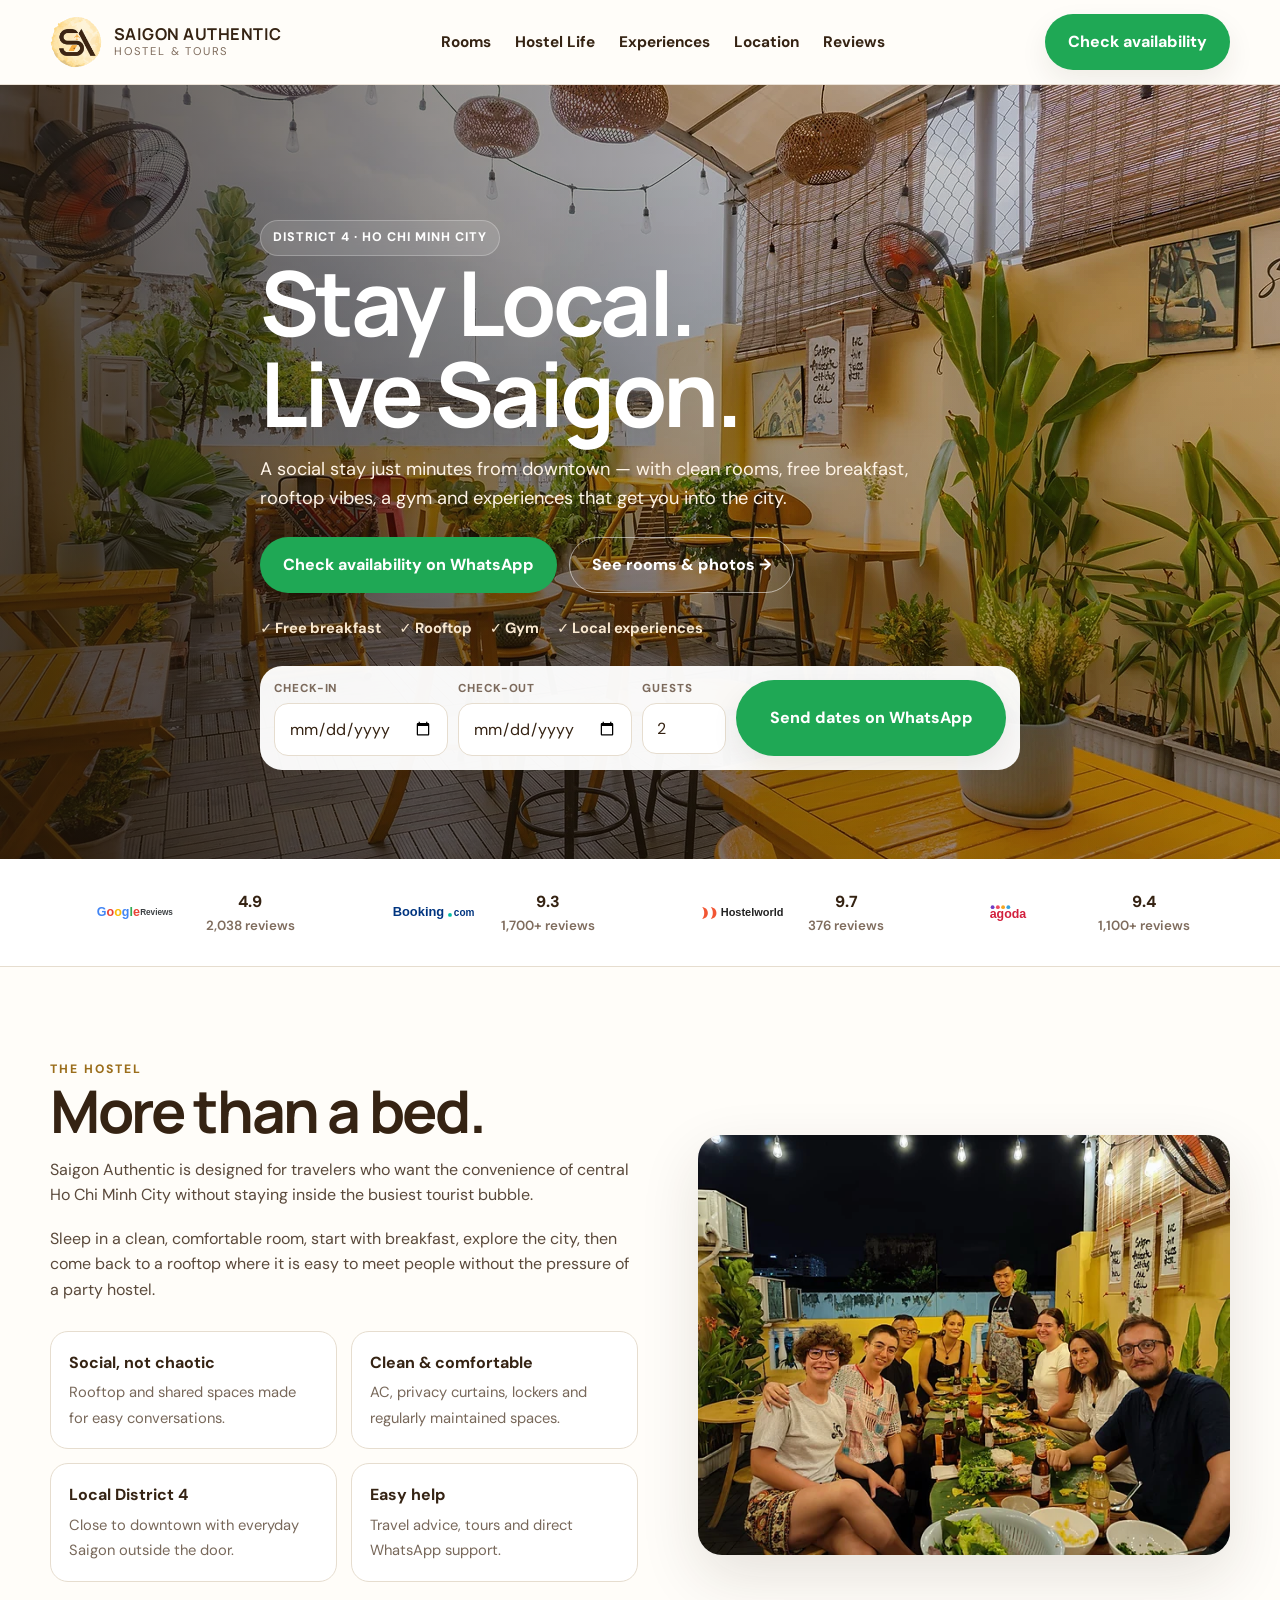
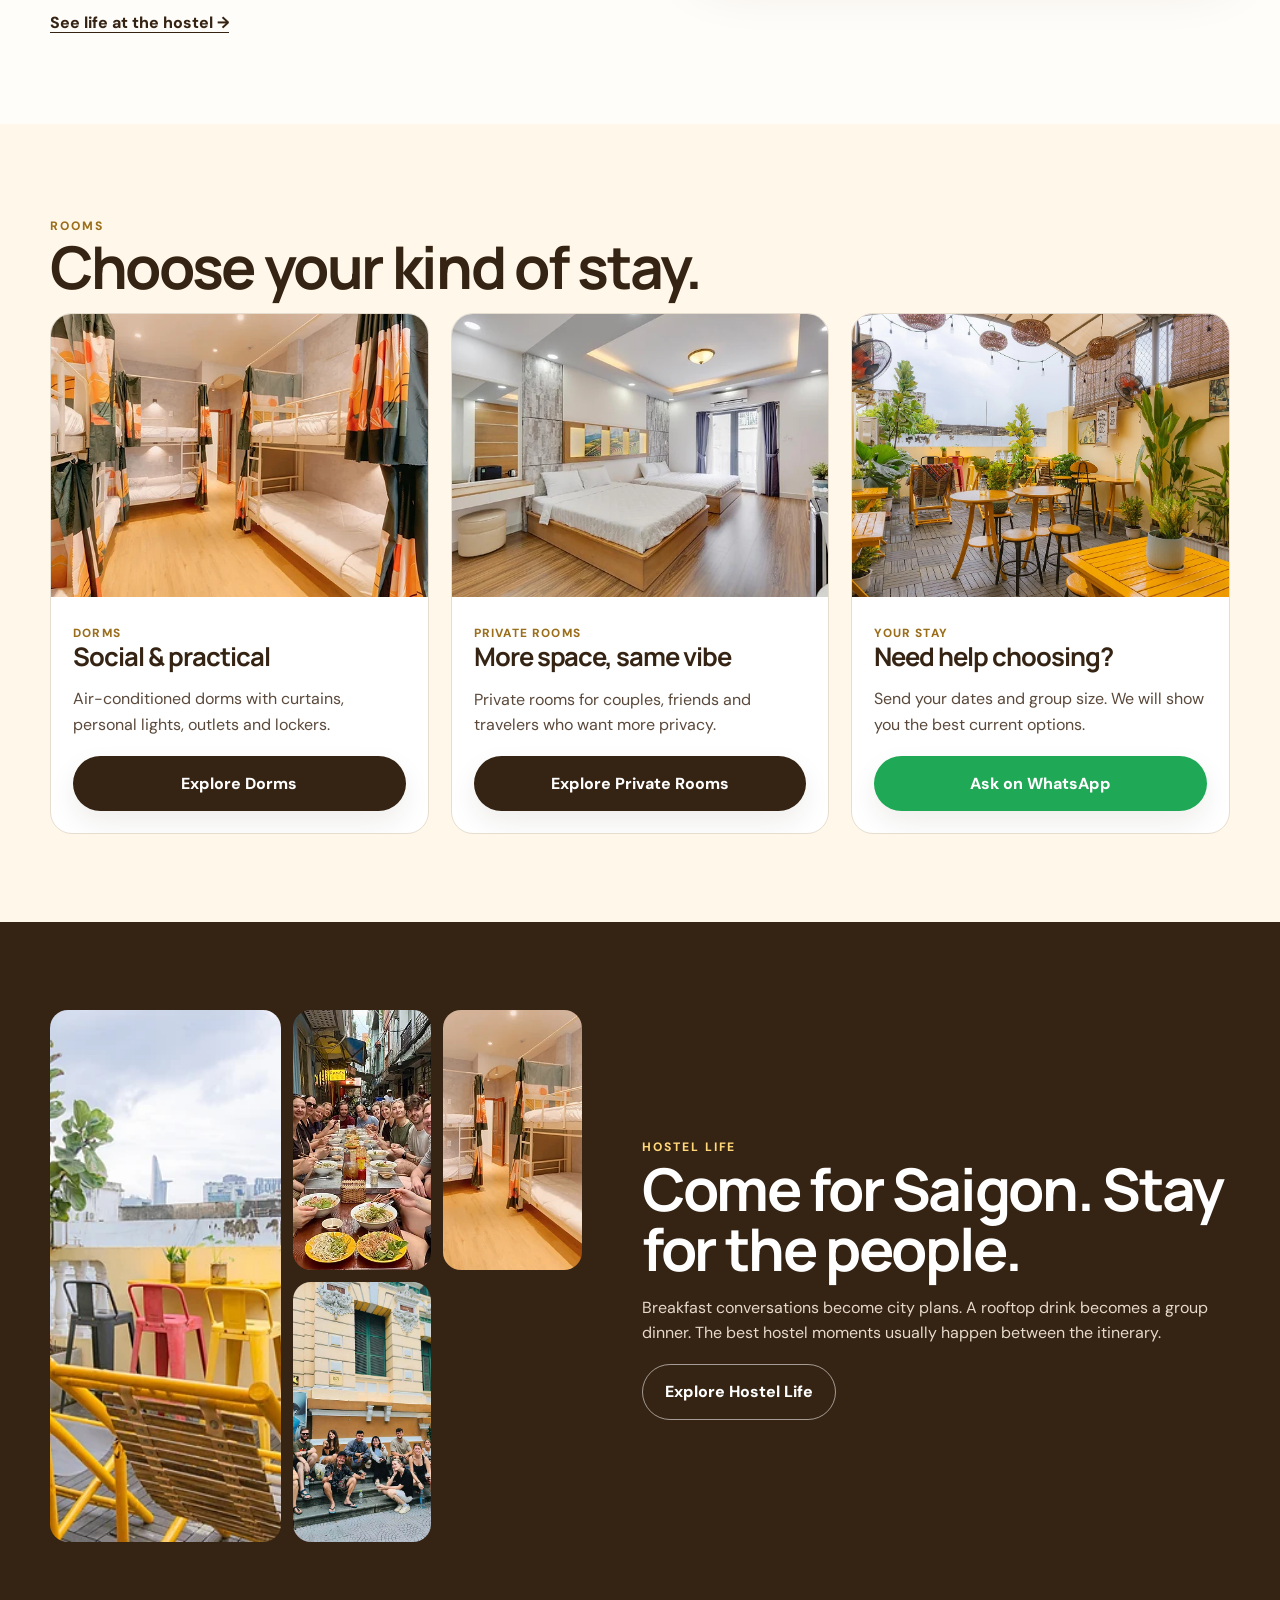
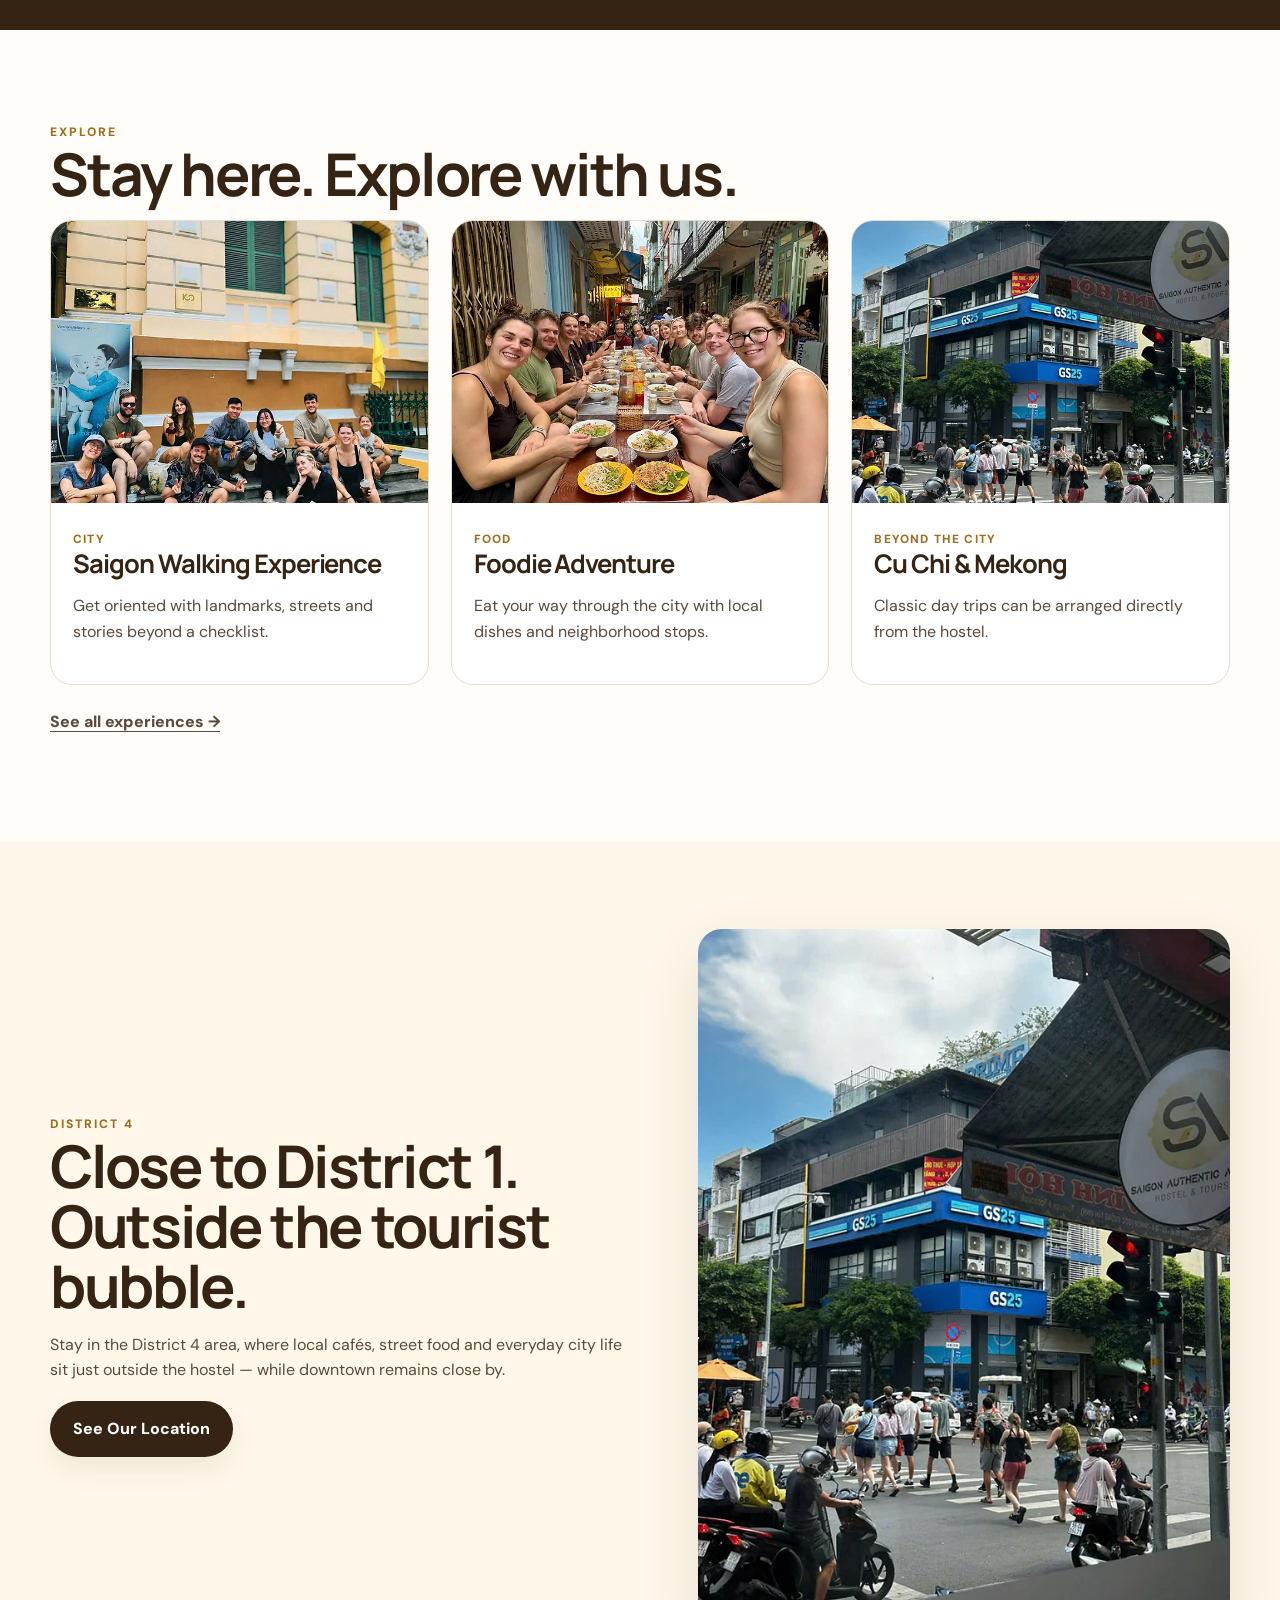
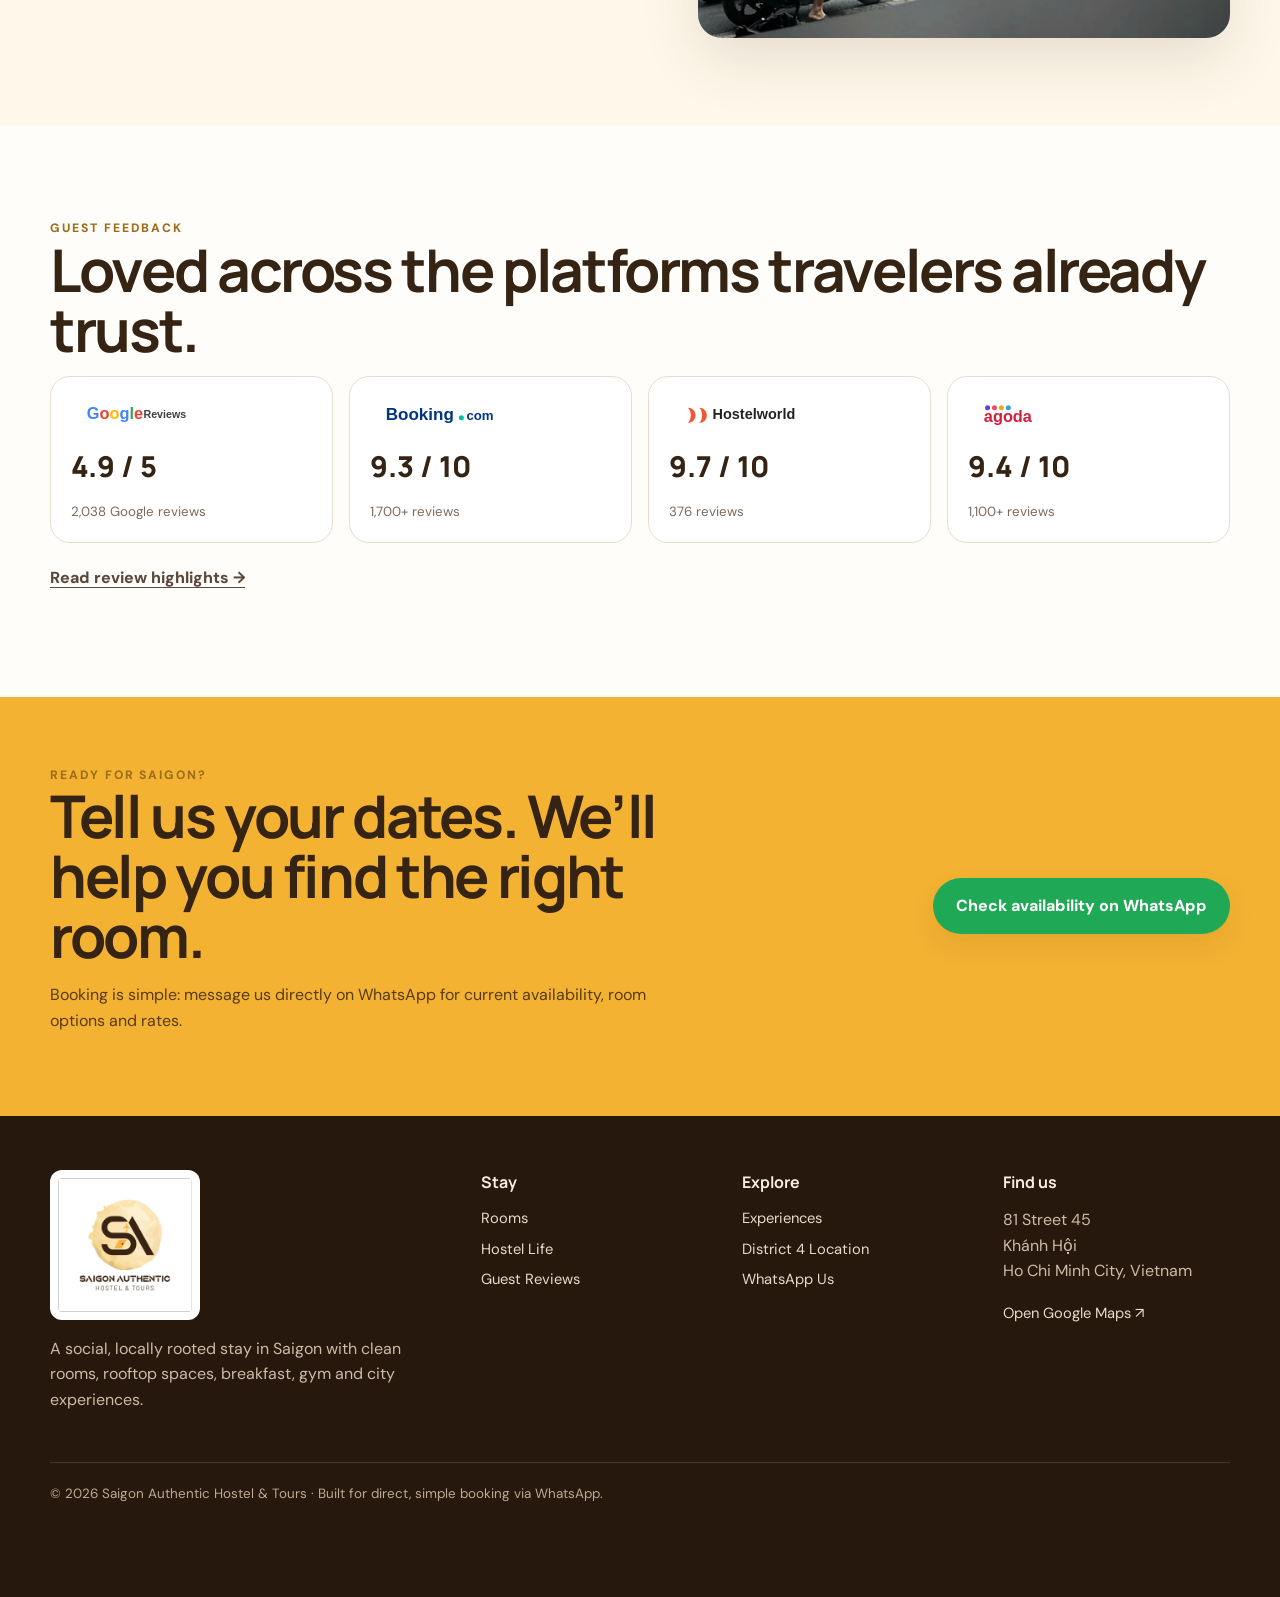
==== commit 37bdcd6c: "V1.3 - high resolution responsive images and mobile UX polish" ====
--- a/index.html
+++ b/index.html
@@ -1,9 +1,9 @@
-<!doctype html><html lang="en"><head><meta charset="utf-8"><meta name="viewport" content="width=device-width,initial-scale=1"><title>Saigon Authentic Hostel & Tours | Stay Local. Live Saigon.</title><meta name="description" content="A social hostel stay in District 4, Ho Chi Minh City with dorms, private rooms, rooftop spaces, breakfast, gym and local experiences."><meta name="theme-color" content="#f4b232"><link rel="canonical" href="https://www.saigonauthentichostel.com/"><link rel="icon" type="image/png" sizes="32x32" href="assets/images/favicon-32.png"><link rel="apple-touch-icon" href="assets/images/favicon-192.png"><link rel="preconnect" href="https://fonts.googleapis.com"><link rel="preconnect" href="https://fonts.gstatic.com" crossorigin><link href="https://fonts.googleapis.com/css2?family=DM+Sans:wght@400;500;600;700&family=Manrope:wght@500;600;700;800&display=swap" rel="stylesheet"><link rel="stylesheet" href="assets/css/styles.css"><meta property="og:type" content="website"><meta property="og:title" content="Saigon Authentic Hostel & Tours | Stay Local. Live Saigon."><meta property="og:description" content="A social hostel stay in District 4, Ho Chi Minh City with dorms, private rooms, rooftop spaces, breakfast, gym and local experiences."><meta property="og:url" content="https://www.saigonauthentichostel.com/"><meta property="og:image" content="https://www.saigonauthentichostel.com/assets/images/hero-rooftop.webp"><script type="application/ld+json">{"@context":"https://schema.org","@type":"Hostel","name":"Saigon Authentic Hostel & Tours","url":"https://www.saigonauthentichostel.com/","telephone":"+84971978439","image":"https://www.saigonauthentichostel.com/assets/images/hero-rooftop.webp","address":{"@type":"PostalAddress","streetAddress":"81 Street 45","addressLocality":"Ho Chi Minh City","addressRegion":"Ho Chi Minh City","addressCountry":"VN"},"amenityFeature":[{"@type":"LocationFeatureSpecification","name":"Free breakfast","value":true},{"@type":"LocationFeatureSpecification","name":"Rooftop common area","value":true},{"@type":"LocationFeatureSpecification","name":"Gym","value":true}]}</script></head><body><header class="site-header"><div class="container nav"><a class="brand" href="index.html" aria-label="Saigon Authentic Hostel home"><img src="assets/images/favicon-192.png" alt=""><span class="brand-text"><strong>SAIGON AUTHENTIC</strong><span>Hostel & Tours</span></span></a><nav class="nav-links" aria-label="Main navigation"><a href="rooms.html">Rooms</a><a href="hostel-life.html">Hostel Life</a><a href="experiences.html">Experiences</a><a href="location.html">Location</a><a href="reviews.html">Reviews</a></nav><a class="btn btn-wa btn-header" data-wa-message="Hi Saigon Authentic 👋 I'd like to check room availability and rates." target="_blank" rel="noopener">WhatsApp · Check Rooms</a><button class="mobile-toggle" aria-label="Open menu">☰</button></div></header>
-<main><section class="hero"><img src="assets/images/hero-rooftop.webp" alt="Saigon Authentic Hostel rooftop common area"><div class="container hero-content"><span class="eyebrow">District 4 · Ho Chi Minh City</span><h1>Stay Local.<br>Live Saigon.</h1><p>A social stay just minutes from downtown — with clean rooms, free breakfast, rooftop vibes, a gym and experiences that get you into the city.</p><div class="hero-actions"><a class="btn btn-wa" data-wa-message="Hi Saigon Authentic 👋 I'd like to check room availability and rates." target="_blank" rel="noopener">WhatsApp · Check Rooms & Rates</a><a class="btn btn-outline" href="rooms.html" style="color:white;border-color:white">See Rooms</a></div><div class="hero-meta"><span>✓ Free breakfast</span><span>✓ Rooftop</span><span>✓ Gym</span><span>✓ Local experiences</span></div><form class="hero-form" data-booking-form><div class="field"><label>Check-in</label><input name="checkin" type="date" required></div><div class="field"><label>Check-out</label><input name="checkout" type="date" required></div><div class="field"><label>Guests</label><select name="guests"><option>1</option><option selected>2</option><option>3</option><option>4</option><option>5+</option></select></div><button class="btn btn-wa" type="submit">Continue on WhatsApp</button></form></div></section>
-<section class="trust-strip"><div class="container trust-grid"><a class="trust-item" href="reviews.html"><img src="assets/logos/google.svg" alt="Google Reviews"><span>4.9 <small>2,038 reviews</small></span></a><a class="trust-item" href="reviews.html"><img src="assets/logos/booking.svg" alt="Booking.com"><span>9.3 <small>1,700+ reviews</small></span></a><a class="trust-item" href="reviews.html"><img src="assets/logos/hostelworld.svg" alt="Hostelworld"><span>9.7 <small>376 reviews</small></span></a><a class="trust-item" href="reviews.html"><img src="assets/logos/agoda.svg" alt="Agoda"><span>9.4 <small>1,100+ reviews</small></span></a></div></section>
-<section class="section"><div class="container split"><div><span class="kicker">The hostel</span><h2>More than a bed.</h2><p>Saigon Authentic is designed for travelers who want the convenience of central Ho Chi Minh City without staying inside the busiest tourist bubble.</p><p>Sleep in a clean, comfortable room, start with breakfast, explore the city, then come back to a rooftop where it is easy to meet people without the pressure of a party hostel.</p><div class="feature-list"><div class="feature"><strong>Social, not chaotic</strong><span>Rooftop and shared spaces made for easy conversations.</span></div><div class="feature"><strong>Clean & comfortable</strong><span>AC, privacy curtains, lockers and regularly maintained spaces.</span></div><div class="feature"><strong>Local District 4</strong><span>Close to downtown with everyday Saigon outside the door.</span></div><div class="feature"><strong>Easy help</strong><span>Travel advice, tours and direct WhatsApp support.</span></div></div><a class="text-link" href="hostel-life.html">See life at the hostel →</a></div><div class="media-card"><img src="assets/images/social-rooftop.webp" alt="Travelers sharing dinner on the rooftop"></div></div></section>
-<section class="section section-cream"><div class="container"><span class="kicker">Rooms</span><h2>Choose your kind of stay.</h2><div class="card-grid"><article class="card"><div class="card-media"><img src="assets/images/dorm-wide.webp" alt="Dorm beds with privacy curtains"></div><div class="card-body"><span class="card-tag">Dorms</span><h3>Social & practical</h3><p>Air-conditioned dorms with curtains, personal lights, outlets and lockers.</p><a class="btn btn-primary" href="rooms.html#dorms">Explore Dorms</a></div></article><article class="card"><div class="card-media"><img src="assets/images/private-room-wide.webp" alt="Private room at Saigon Authentic Hostel"></div><div class="card-body"><span class="card-tag">Private rooms</span><h3>More space, same vibe</h3><p>Private rooms for couples, friends and travelers who want more privacy.</p><a class="btn btn-primary" href="rooms.html#private">Explore Private Rooms</a></div></article><article class="card"><div class="card-media"><img src="assets/images/hero-rooftop.webp" alt="Rooftop terrace overlooking Saigon"></div><div class="card-body"><span class="card-tag">Your stay</span><h3>Need help choosing?</h3><p>Send your dates and group size. We will show you the best current options.</p><a class="btn btn-wa" data-wa-message="Hi Saigon Authentic 👋 Please help me choose the best room for my stay." target="_blank" rel="noopener">Ask on WhatsApp</a></div></article></div></div></section>
-<section class="section section-dark"><div class="container"><div class="split reverse"><div class="gallery"><img class="tall" src="assets/images/rooftop-corner.webp" alt="Rooftop greenery"><img src="assets/images/social-food.webp" alt="Travelers eating local food together"><img src="assets/images/dorm-wide.webp" alt="Comfortable dorm interior"><img src="assets/images/social-city.webp" alt="Travelers exploring Saigon"></div><div><span class="kicker">Hostel life</span><h2>Come for Saigon. Stay for the people.</h2><p>Breakfast conversations become city plans. A rooftop drink becomes a group dinner. The best hostel moments usually happen between the itinerary.</p><a class="btn btn-outline" href="hostel-life.html">Explore Hostel Life</a></div></div></div></section>
-<section class="section"><div class="container"><span class="kicker">Explore</span><h2>Stay here. Explore with us.</h2><div class="card-grid"><article class="card"><div class="card-media"><img src="assets/images/social-city.webp" alt="Travelers exploring central Saigon"></div><div class="card-body"><span class="card-tag">City</span><h3>Saigon Walking Experience</h3><p>Get oriented with landmarks, streets and stories beyond a checklist.</p></div></article><article class="card"><div class="card-media"><img src="assets/images/social-food.webp" alt="Local food experience in Saigon"></div><div class="card-body"><span class="card-tag">Food</span><h3>Foodie Adventure</h3><p>Eat your way through the city with local dishes and neighborhood stops.</p></div></article><article class="card"><div class="card-media"><img src="assets/images/street-corner.webp" alt="Saigon street scene near the hostel"></div><div class="card-body"><span class="card-tag">Beyond the city</span><h3>Cu Chi & Mekong</h3><p>Classic day trips can be arranged directly from the hostel.</p></div></article></div><p style="margin-top:24px"><a class="text-link" href="experiences.html">See all experiences →</a></p></div></section>
-<section class="section section-cream"><div class="container split"><div><span class="kicker">District 4</span><h2>Close to District 1. Outside the tourist bubble.</h2><p>Stay in the District 4 area, where local cafés, street food and everyday city life sit just outside the hostel — while downtown remains close by.</p><a class="btn btn-primary" href="location.html">See Our Location</a></div><div class="media-card"><img src="assets/images/street-corner.webp" alt="Saigon street corner near Saigon Authentic Hostel"></div></div></section>
-<section class="section"><div class="container"><span class="kicker">Guest feedback</span><h2>Loved across the platforms travelers already trust.</h2><div class="review-platforms"><a class="platform-card" href="https://www.google.com/maps/search/?api=1&query=Saigon+Authentic+Hostel+%26+Tours" target="_blank" rel="noopener"><img src="assets/logos/google.svg" alt="Google Reviews"><span class="rating">4.9 / 5</span><small>2,038 Google reviews</small></a><a class="platform-card" href="https://www.booking.com/Share-JYL6Ki" target="_blank" rel="noopener"><img src="assets/logos/booking.svg" alt="Booking.com"><span class="rating">9.3 / 10</span><small>1,700+ reviews</small></a><a class="platform-card" href="https://www.hostelworld.com/hostels/p/318917/saigon-authentic-hostel-local-bf-gym-tours/" target="_blank" rel="noopener"><img src="assets/logos/hostelworld.svg" alt="Hostelworld"><span class="rating">9.7 / 10</span><small>376 reviews</small></a><a class="platform-card" href="https://www.agoda.com/saigon-authentic-hostel-cozy-rooftop-beer-free-walking-tour-breakfast-family-cooking-experience/reviews/ho-chi-minh-city-vn.html" target="_blank" rel="noopener"><img src="assets/logos/agoda.svg" alt="Agoda"><span class="rating">9.4 / 10</span><small>1,100+ reviews</small></a></div><p style="margin-top:22px"><a class="text-link" href="reviews.html">Read review highlights →</a></p></div></section></main><section class="cta"><div class="container cta-inner"><div><span class="kicker">Ready for Saigon?</span><h2>Tell us your dates. We’ll help you find the right room.</h2><p>Booking is simple: message us directly on WhatsApp for current availability, room options and rates.</p></div><a class="btn btn-wa" data-wa-message="Hi Saigon Authentic 👋 I'd like to check room availability and rates." target="_blank" rel="noopener">WhatsApp · Check Rooms & Rates</a></div></section><footer class="site-footer"><div class="container"><div class="footer-grid"><div><img class="footer-logo" src="assets/images/logo-full.webp" alt="Saigon Authentic Hostel & Tours"><p style="margin-top:16px">A social, locally rooted stay in Saigon with clean rooms, rooftop spaces, breakfast, gym and city experiences.</p></div><div><h4>Stay</h4><a href="rooms.html">Rooms</a><a href="hostel-life.html">Hostel Life</a><a href="reviews.html">Guest Reviews</a></div><div><h4>Explore</h4><a href="experiences.html">Experiences</a><a href="location.html">District 4 Location</a><a data-wa-message="Hi Saigon Authentic 👋 I have a question about my stay." target="_blank" rel="noopener">WhatsApp Us</a></div><div><h4>Find us</h4><p>81 Street 45<br>Khánh Hội<br>Ho Chi Minh City, Vietnam</p><a href="https://www.google.com/maps/search/?api=1&query=Saigon+Authentic+Hostel+%26+Tours" target="_blank" rel="noopener">Open Google Maps ↗</a></div></div><div class="footer-bottom">© 2026 Saigon Authentic Hostel & Tours · Built for direct, simple booking via WhatsApp.</div></div></footer><a class="mobile-wa" data-wa-message="Hi Saigon Authentic 👋 I'd like to check room availability and rates." target="_blank" rel="noopener">WhatsApp · Check Rooms & Rates</a><script src="assets/js/main.js"></script></body></html>+<!doctype html><html lang="en"><head><meta charset="utf-8"><meta name="viewport" content="width=device-width,initial-scale=1"><title>Saigon Authentic Hostel & Tours | Stay Local. Live Saigon.</title><meta name="description" content="A social hostel stay in District 4, Ho Chi Minh City with dorms, private rooms, rooftop spaces, breakfast, gym and local experiences."><meta name="theme-color" content="#f4b232"><link rel="canonical" href="https://www.saigonauthentichostel.com/"><link rel="icon" type="image/png" sizes="32x32" href="assets/images/favicon-32.png"><link rel="apple-touch-icon" href="assets/images/favicon-192.png"><link rel="preconnect" href="https://fonts.googleapis.com"><link rel="preconnect" href="https://fonts.gstatic.com" crossorigin><link href="https://fonts.googleapis.com/css2?family=DM+Sans:wght@400;500;600;700&family=Manrope:wght@500;600;700;800&display=swap" rel="stylesheet"><link rel="stylesheet" href="assets/css/styles.css"><meta property="og:type" content="website"><meta property="og:title" content="Saigon Authentic Hostel & Tours | Stay Local. Live Saigon."><meta property="og:description" content="A social hostel stay in District 4, Ho Chi Minh City with dorms, private rooms, rooftop spaces, breakfast, gym and local experiences."><meta property="og:url" content="https://www.saigonauthentichostel.com/"><meta property="og:image" content="https://www.saigonauthentichostel.com/assets/images/hero-rooftop.webp"><script type="application/ld+json">{"@context":"https://schema.org","@type":"Hostel","name":"Saigon Authentic Hostel & Tours","url":"https://www.saigonauthentichostel.com/","telephone":"+84971978439","image":"https://www.saigonauthentichostel.com/assets/images/hero-rooftop.webp","address":{"@type":"PostalAddress","streetAddress":"81 Street 45","addressLocality":"Ho Chi Minh City","addressRegion":"Ho Chi Minh City","addressCountry":"VN"},"amenityFeature":[{"@type":"LocationFeatureSpecification","name":"Free breakfast","value":true},{"@type":"LocationFeatureSpecification","name":"Rooftop common area","value":true},{"@type":"LocationFeatureSpecification","name":"Gym","value":true}]}</script></head><body><header class="site-header"><div class="container nav"><a class="brand" href="/" aria-label="Saigon Authentic Hostel home"><img src="assets/images/favicon-192.png" alt=""><span class="brand-text"><strong>SAIGON AUTHENTIC</strong><span>Hostel & Tours</span></span></a><nav class="nav-links" aria-label="Main navigation"><a href="/rooms/">Rooms</a><a href="/hostel-life/">Hostel Life</a><a href="/experiences/">Experiences</a><a href="/location/">Location</a><a href="/reviews/">Reviews</a></nav><a class="btn btn-wa btn-header" data-wa-message="Hi Saigon Authentic 👋 I'd like to check room availability and rates." target="_blank" rel="noopener">Check availability</a><button class="mobile-toggle" aria-label="Open menu">☰</button></div></header>
+<main><section class="hero"><img src="assets/images/hero-rooftop.webp" srcset="assets/images/hero-rooftop-640.webp 640w, assets/images/hero-rooftop-960.webp 960w, assets/images/hero-rooftop-1280.webp 1280w, assets/images/hero-rooftop-1600.webp 1600w, assets/images/hero-rooftop-2048.webp 2048w" sizes="100vw" loading="eager" fetchpriority="high" decoding="async" alt="Saigon Authentic Hostel rooftop common area"><div class="container hero-content"><span class="eyebrow">District 4 · Ho Chi Minh City</span><h1>Stay Local.<br>Live Saigon.</h1><p>A social stay just minutes from downtown — with clean rooms, free breakfast, rooftop vibes, a gym and experiences that get you into the city.</p><div class="hero-actions"><a class="btn btn-wa" data-wa-message="Hi Saigon Authentic 👋 I'd like to check room availability and rates." target="_blank" rel="noopener">Check availability on WhatsApp</a><a class="btn btn-outline" href="/rooms/" class="text-link" style="color:white">See rooms & photos →</a></div><div class="hero-meta"><span>✓ Free breakfast</span><span>✓ Rooftop</span><span>✓ Gym</span><span>✓ Local experiences</span></div><form class="hero-form" data-booking-form><div class="field"><label>Check-in</label><input name="checkin" type="date" required></div><div class="field"><label>Check-out</label><input name="checkout" type="date" required></div><div class="field"><label>Guests</label><select name="guests"><option>1</option><option selected>2</option><option>3</option><option>4</option><option>5+</option></select></div><button class="btn btn-wa" type="submit">Send dates on WhatsApp</button></form></div></section>
+<section class="trust-strip"><div class="container trust-grid"><a class="trust-item" href="/reviews/"><img src="assets/logos/google.svg" alt="Google Reviews"><span>4.9 <small>2,038 reviews</small></span></a><a class="trust-item" href="/reviews/"><img src="assets/logos/booking.svg" alt="Booking.com"><span>9.3 <small>1,700+ reviews</small></span></a><a class="trust-item" href="/reviews/"><img src="assets/logos/hostelworld.svg" alt="Hostelworld"><span>9.7 <small>376 reviews</small></span></a><a class="trust-item" href="/reviews/"><img src="assets/logos/agoda.svg" alt="Agoda"><span>9.4 <small>1,100+ reviews</small></span></a></div></section>
+<section class="section"><div class="container split"><div><span class="kicker">The hostel</span><h2>More than a bed.</h2><p>Saigon Authentic is designed for travelers who want the convenience of central Ho Chi Minh City without staying inside the busiest tourist bubble.</p><p>Sleep in a clean, comfortable room, start with breakfast, explore the city, then come back to a rooftop where it is easy to meet people without the pressure of a party hostel.</p><div class="feature-list"><div class="feature"><strong>Social, not chaotic</strong><span>Rooftop and shared spaces made for easy conversations.</span></div><div class="feature"><strong>Clean & comfortable</strong><span>AC, privacy curtains, lockers and regularly maintained spaces.</span></div><div class="feature"><strong>Local District 4</strong><span>Close to downtown with everyday Saigon outside the door.</span></div><div class="feature"><strong>Easy help</strong><span>Travel advice, tours and direct WhatsApp support.</span></div></div><a class="text-link" href="/hostel-life/">See life at the hostel →</a></div><div class="media-card"><img src="assets/images/social-rooftop.webp" srcset="assets/images/social-rooftop-640.webp 640w, assets/images/social-rooftop-960.webp 960w, assets/images/social-rooftop-1280.webp 1280w, assets/images/social-rooftop-1600.webp 1600w, assets/images/social-rooftop-2048.webp 2048w" sizes="(max-width: 680px) 100vw, (max-width: 980px) 70vw, 50vw" loading="lazy" decoding="async" alt="Travelers sharing dinner on the rooftop"></div></div></section>
+<section class="section section-cream"><div class="container"><span class="kicker">Rooms</span><h2>Choose your kind of stay.</h2><div class="card-grid"><article class="card"><div class="card-media"><img src="assets/images/dorm-wide.webp" srcset="assets/images/dorm-wide-640.webp 640w, assets/images/dorm-wide-960.webp 960w, assets/images/dorm-wide-1280.webp 1280w, assets/images/dorm-wide-1600.webp 1600w, assets/images/dorm-wide-2048.webp 2048w" sizes="(max-width: 680px) 100vw, (max-width: 980px) 70vw, 50vw" loading="lazy" decoding="async" alt="Dorm beds with privacy curtains"></div><div class="card-body"><span class="card-tag">Dorms</span><h3>Social & practical</h3><p>Air-conditioned dorms with curtains, personal lights, outlets and lockers.</p><a class="btn btn-primary" href="/rooms/#dorms">Explore Dorms</a></div></article><article class="card"><div class="card-media"><img src="assets/images/private-room-wide.webp" srcset="assets/images/private-room-wide-640.webp 640w, assets/images/private-room-wide-960.webp 960w" sizes="(max-width: 680px) 100vw, (max-width: 980px) 70vw, 50vw" loading="lazy" decoding="async" alt="Private room at Saigon Authentic Hostel"></div><div class="card-body"><span class="card-tag">Private rooms</span><h3>More space, same vibe</h3><p>Private rooms for couples, friends and travelers who want more privacy.</p><a class="btn btn-primary" href="/rooms/#private">Explore Private Rooms</a></div></article><article class="card"><div class="card-media"><img src="assets/images/hero-rooftop.webp" srcset="assets/images/hero-rooftop-640.webp 640w, assets/images/hero-rooftop-960.webp 960w, assets/images/hero-rooftop-1280.webp 1280w, assets/images/hero-rooftop-1600.webp 1600w, assets/images/hero-rooftop-2048.webp 2048w" sizes="100vw" loading="lazy" decoding="async" alt="Rooftop terrace overlooking Saigon"></div><div class="card-body"><span class="card-tag">Your stay</span><h3>Need help choosing?</h3><p>Send your dates and group size. We will show you the best current options.</p><a class="btn btn-wa" data-wa-message="Hi Saigon Authentic 👋 Please help me choose the best room for my stay." target="_blank" rel="noopener">Ask on WhatsApp</a></div></article></div></div></section>
+<section class="section section-dark"><div class="container"><div class="split reverse"><div class="gallery"><img class="tall" src="assets/images/rooftop-corner.webp" srcset="assets/images/rooftop-corner-640.webp 640w, assets/images/rooftop-corner-960.webp 960w, assets/images/rooftop-corner-1280.webp 1280w, assets/images/rooftop-corner-1600.webp 1600w, assets/images/rooftop-corner-2048.webp 2048w" sizes="(max-width: 680px) 100vw, (max-width: 980px) 70vw, 50vw" loading="lazy" decoding="async" alt="Rooftop greenery"><img src="assets/images/social-food.webp" srcset="assets/images/social-food-640.webp 640w, assets/images/social-food-960.webp 960w, assets/images/social-food-1280.webp 1280w" sizes="(max-width: 680px) 100vw, (max-width: 980px) 70vw, 50vw" loading="lazy" decoding="async" alt="Travelers eating local food together"><img src="assets/images/dorm-wide.webp" srcset="assets/images/dorm-wide-640.webp 640w, assets/images/dorm-wide-960.webp 960w, assets/images/dorm-wide-1280.webp 1280w, assets/images/dorm-wide-1600.webp 1600w, assets/images/dorm-wide-2048.webp 2048w" sizes="(max-width: 680px) 100vw, (max-width: 980px) 70vw, 50vw" loading="lazy" decoding="async" alt="Comfortable dorm interior"><img src="assets/images/social-city.webp" srcset="assets/images/social-city-640.webp 640w, assets/images/social-city-960.webp 960w" sizes="(max-width: 680px) 100vw, (max-width: 980px) 70vw, 50vw" loading="lazy" decoding="async" alt="Travelers exploring Saigon"></div><div><span class="kicker">Hostel life</span><h2>Come for Saigon. Stay for the people.</h2><p>Breakfast conversations become city plans. A rooftop drink becomes a group dinner. The best hostel moments usually happen between the itinerary.</p><a class="btn btn-outline" href="/hostel-life/">Explore Hostel Life</a></div></div></div></section>
+<section class="section"><div class="container"><span class="kicker">Explore</span><h2>Stay here. Explore with us.</h2><div class="card-grid"><article class="card"><div class="card-media"><img src="assets/images/social-city.webp" srcset="assets/images/social-city-640.webp 640w, assets/images/social-city-960.webp 960w" sizes="(max-width: 680px) 100vw, (max-width: 980px) 70vw, 50vw" loading="lazy" decoding="async" alt="Travelers exploring central Saigon"></div><div class="card-body"><span class="card-tag">City</span><h3>Saigon Walking Experience</h3><p>Get oriented with landmarks, streets and stories beyond a checklist.</p></div></article><article class="card"><div class="card-media"><img src="assets/images/social-food.webp" srcset="assets/images/social-food-640.webp 640w, assets/images/social-food-960.webp 960w, assets/images/social-food-1280.webp 1280w" sizes="(max-width: 680px) 100vw, (max-width: 980px) 70vw, 50vw" loading="lazy" decoding="async" alt="Local food experience in Saigon"></div><div class="card-body"><span class="card-tag">Food</span><h3>Foodie Adventure</h3><p>Eat your way through the city with local dishes and neighborhood stops.</p></div></article><article class="card"><div class="card-media"><img src="assets/images/street-corner.webp" srcset="assets/images/street-corner-640.webp 640w, assets/images/street-corner-960.webp 960w" sizes="(max-width: 680px) 100vw, (max-width: 980px) 70vw, 50vw" loading="lazy" decoding="async" alt="Saigon street scene near the hostel"></div><div class="card-body"><span class="card-tag">Beyond the city</span><h3>Cu Chi & Mekong</h3><p>Classic day trips can be arranged directly from the hostel.</p></div></article></div><p style="margin-top:24px"><a class="text-link" href="/experiences/">See all experiences →</a></p></div></section>
+<section class="section section-cream"><div class="container split"><div><span class="kicker">District 4</span><h2>Close to District 1. Outside the tourist bubble.</h2><p>Stay in the District 4 area, where local cafés, street food and everyday city life sit just outside the hostel — while downtown remains close by.</p><a class="btn btn-primary" href="/location/">See Our Location</a></div><div class="media-card"><img src="assets/images/street-corner.webp" srcset="assets/images/street-corner-640.webp 640w, assets/images/street-corner-960.webp 960w" sizes="(max-width: 680px) 100vw, (max-width: 980px) 70vw, 50vw" loading="lazy" decoding="async" alt="Saigon street corner near Saigon Authentic Hostel"></div></div></section>
+<section class="section"><div class="container"><span class="kicker">Guest feedback</span><h2>Loved across the platforms travelers already trust.</h2><div class="review-platforms"><a class="platform-card" href="https://www.google.com/maps/search/?api=1&query=Saigon+Authentic+Hostel+%26+Tours" target="_blank" rel="noopener"><img src="assets/logos/google.svg" alt="Google Reviews"><span class="rating">4.9 / 5</span><small>2,038 Google reviews</small></a><a class="platform-card" href="https://www.booking.com/Share-JYL6Ki" target="_blank" rel="noopener"><img src="assets/logos/booking.svg" alt="Booking.com"><span class="rating">9.3 / 10</span><small>1,700+ reviews</small></a><a class="platform-card" href="https://www.hostelworld.com/hostels/p/318917/saigon-authentic-hostel-local-bf-gym-tours/" target="_blank" rel="noopener"><img src="assets/logos/hostelworld.svg" alt="Hostelworld"><span class="rating">9.7 / 10</span><small>376 reviews</small></a><a class="platform-card" href="https://www.agoda.com/saigon-authentic-hostel-cozy-rooftop-beer-free-walking-tour-breakfast-family-cooking-experience/reviews/ho-chi-minh-city-vn.html" target="_blank" rel="noopener"><img src="assets/logos/agoda.svg" alt="Agoda"><span class="rating">9.4 / 10</span><small>1,100+ reviews</small></a></div><p style="margin-top:22px"><a class="text-link" href="/reviews/">Read review highlights →</a></p></div></section></main><section class="cta"><div class="container cta-inner"><div><span class="kicker">Ready for Saigon?</span><h2>Tell us your dates. We’ll help you find the right room.</h2><p>Booking is simple: message us directly on WhatsApp for current availability, room options and rates.</p></div><a class="btn btn-wa" data-wa-message="Hi Saigon Authentic 👋 I'd like to check room availability and rates." target="_blank" rel="noopener">Check availability on WhatsApp</a></div></section><footer class="site-footer"><div class="container"><div class="footer-grid"><div><img class="footer-logo" src="assets/images/logo-full.webp" alt="Saigon Authentic Hostel & Tours"><p style="margin-top:16px">A social, locally rooted stay in Saigon with clean rooms, rooftop spaces, breakfast, gym and city experiences.</p></div><div><h4>Stay</h4><a href="/rooms/">Rooms</a><a href="/hostel-life/">Hostel Life</a><a href="/reviews/">Guest Reviews</a></div><div><h4>Explore</h4><a href="/experiences/">Experiences</a><a href="/location/">District 4 Location</a><a data-wa-message="Hi Saigon Authentic 👋 I have a question about my stay." target="_blank" rel="noopener">WhatsApp Us</a></div><div><h4>Find us</h4><p>81 Street 45<br>Khánh Hội<br>Ho Chi Minh City, Vietnam</p><a href="https://www.google.com/maps/search/?api=1&query=Saigon+Authentic+Hostel+%26+Tours" target="_blank" rel="noopener">Open Google Maps ↗</a></div></div><div class="footer-bottom">© 2026 Saigon Authentic Hostel & Tours · Built for direct, simple booking via WhatsApp.</div></div></footer><a class="mobile-wa" data-wa-message="Hi Saigon Authentic 👋 I'd like to check room availability and rates." target="_blank" rel="noopener">Check rooms on WhatsApp</a><script src="assets/js/main.js"></script></body></html>
--- a/assets/css/styles.css
+++ b/assets/css/styles.css
@@ -1,3 +1,4 @@
+
 :root{
   --ink:#352313;
   --ink-2:#5a493b;
@@ -9,68 +10,118 @@
   --green:#1d6b53;
   --wa:#1fa855;
   --line:#e6ddcf;
-  --shadow:0 20px 60px rgba(53,35,19,.10);
+  --shadow:0 22px 60px rgba(53,35,19,.12);
+  --shadow-soft:0 12px 28px rgba(53,35,19,.08);
   --radius:24px;
   --max:1180px;
 }
 *{box-sizing:border-box}
 html{scroll-behavior:smooth}
-body{margin:0;background:var(--paper);color:var(--ink);font-family:"DM Sans",system-ui,-apple-system,BlinkMacSystemFont,"Segoe UI",sans-serif;line-height:1.6}
-img{display:block;max-width:100%}
+body{margin:0;background:var(--paper);color:var(--ink);font-family:"DM Sans",system-ui,-apple-system,BlinkMacSystemFont,"Segoe UI",sans-serif;line-height:1.6;-webkit-font-smoothing:antialiased;text-rendering:optimizeLegibility}
+img{display:block;max-width:100%;image-rendering:auto}
 a{color:inherit;text-decoration:none}
 button,input,select{font:inherit}
+input,select,button{appearance:none}
+button{border:0;background:none}
 .container{width:min(var(--max),calc(100% - 40px));margin:auto}
 .kicker{font-size:.76rem;letter-spacing:.16em;text-transform:uppercase;font-weight:800;color:#9b6e1c}
-h1,h2,h3{font-family:"Manrope",system-ui,sans-serif;line-height:1.05;margin:0 0 16px;letter-spacing:-.035em}
-h1{font-size:clamp(3rem,7vw,6rem)}
-h2{font-size:clamp(2.1rem,4.5vw,4rem)}
-h3{font-size:clamp(1.25rem,2vw,1.65rem)}
+h1,h2,h3{font-family:"Manrope",system-ui,sans-serif;line-height:1.02;margin:0 0 16px;letter-spacing:-.04em}
+h1{font-size:clamp(3.1rem,7vw,6rem)}
+h2{font-size:clamp(2.2rem,4.6vw,4rem)}
+h3{font-size:clamp(1.2rem,2vw,1.65rem)}
 p{margin:0 0 18px;color:var(--ink-2)}
-.section{padding:88px 0}
-.section-tight{padding:52px 0}
+.section{padding:88px 0}.section-tight{padding:52px 0}
 .section-cream{background:var(--cream)}
 .section-dark{background:var(--ink);color:white}.section-dark p{color:#e5d9cb}.section-dark .kicker{color:var(--gold-2)}
-.eyebrow{display:inline-flex;align-items:center;gap:8px;padding:7px 12px;border:1px solid var(--line);border-radius:999px;background:#fff;font-weight:800;font-size:.78rem;text-transform:uppercase;letter-spacing:.08em}
-.btn{display:inline-flex;align-items:center;justify-content:center;gap:9px;border-radius:999px;padding:13px 20px;border:1px solid transparent;font-weight:800;cursor:pointer;transition:.2s ease}
+.eyebrow{display:inline-flex;align-items:center;gap:8px;padding:7px 12px;border:1px solid rgba(255,255,255,.25);border-radius:999px;background:rgba(255,255,255,.12);font-weight:800;font-size:.78rem;text-transform:uppercase;letter-spacing:.08em;backdrop-filter:blur(6px)}
+.btn{display:inline-flex;align-items:center;justify-content:center;gap:9px;border-radius:999px;padding:14px 22px;min-height:52px;border:1px solid transparent;font-weight:800;cursor:pointer;transition:transform .18s ease,box-shadow .18s ease,background .18s ease,color .18s ease,border-color .18s ease;box-shadow:none}
 .btn:hover{transform:translateY(-1px)}
-.btn-primary{background:var(--ink);color:white}.btn-primary:hover{background:#4a3018}
-.btn-wa{background:var(--wa);color:white}.btn-wa:hover{background:#168a45}
-.btn-outline{border-color:var(--ink);background:transparent}.section-dark .btn-outline{border-color:white;color:white}
+.btn:focus-visible,.mobile-toggle:focus-visible,input:focus-visible,select:focus-visible,a:focus-visible{outline:3px solid rgba(244,178,50,.55);outline-offset:2px}
+.btn-primary{background:var(--ink);color:white;box-shadow:var(--shadow-soft)}.btn-primary:hover{background:#4a3018}
+.btn-wa{background:var(--wa);color:white;box-shadow:var(--shadow-soft)}.btn-wa:hover{background:#168a45}
+.btn-outline{border-color:rgba(53,35,19,.22);background:rgba(255,255,255,.92);color:var(--ink)}
+.section-dark .btn-outline,.hero .btn-outline{border-color:rgba(255,255,255,.55);background:transparent;color:white}
 .text-link{font-weight:800;text-decoration:underline;text-underline-offset:4px;text-decoration-thickness:1px}
-.site-header{position:sticky;top:0;z-index:60;background:rgba(255,253,249,.92);backdrop-filter:blur(14px);border-bottom:1px solid rgba(230,221,207,.8)}
-.nav{min-height:78px;display:flex;align-items:center;justify-content:space-between;gap:22px}
-.brand{display:flex;align-items:center;gap:11px;min-width:210px}
-.brand img{width:48px;height:48px;object-fit:contain;border-radius:50%}
-.brand-text{line-height:1}.brand-text strong{display:block;font-family:"Manrope";font-size:1rem;letter-spacing:.03em}.brand-text span{font-size:.7rem;letter-spacing:.16em;text-transform:uppercase;color:#7f6c5d}
-.nav-links{display:flex;align-items:center;gap:22px;font-weight:700;font-size:.94rem}
-.nav-links a:hover{color:#9b6e1c}
-.mobile-toggle{display:none;background:none;border:0;font-size:1.4rem}
-.hero{position:relative;min-height:82vh;display:grid;align-items:end;background:#111;overflow:hidden}
-.hero img{position:absolute;inset:0;width:100%;height:100%;object-fit:cover}
-.hero:after{content:"";position:absolute;inset:0;background:linear-gradient(90deg,rgba(25,16,8,.72),rgba(25,16,8,.18) 62%,rgba(25,16,8,.05)),linear-gradient(0deg,rgba(25,16,8,.35),transparent 50%)}
-.hero-content{position:relative;z-index:2;color:white;padding:110px 0 70px;max-width:760px}.hero-content p{color:#fff4e7;font-size:1.18rem;max-width:650px}.hero-actions{display:flex;gap:12px;flex-wrap:wrap;margin-top:26px}.hero-meta{display:flex;gap:20px;flex-wrap:wrap;margin-top:28px;font-weight:700;font-size:.9rem;color:#f8e8d0}
-.hero-form{margin-top:28px;background:rgba(255,255,255,.95);color:var(--ink);border-radius:20px;padding:15px;display:grid;grid-template-columns:1fr 1fr .8fr auto;gap:10px;box-shadow:var(--shadow);max-width:900px}
-.field label{display:block;font-size:.72rem;font-weight:800;text-transform:uppercase;letter-spacing:.08em;color:#7c6a5c;margin-bottom:4px}.field input,.field select{width:100%;border:1px solid var(--line);border-radius:12px;padding:11px 12px;background:white;color:var(--ink);min-height:46px}
+.site-header{position:sticky;top:0;z-index:60;background:rgba(255,253,249,.92);backdrop-filter:blur(16px);border-bottom:1px solid rgba(230,221,207,.8)}
+.nav{position:relative;min-height:84px;display:flex;align-items:center;justify-content:space-between;gap:22px}
+.brand{display:flex;align-items:center;gap:12px;min-width:220px}
+.brand img{width:52px;height:52px;object-fit:contain;border-radius:50%}
+.brand-text{line-height:1.02}.brand-text strong{display:block;font-family:"Manrope";font-size:1.02rem;letter-spacing:.03em}.brand-text span{font-size:.7rem;letter-spacing:.16em;text-transform:uppercase;color:#7f6c5d}
+.nav-links{display:flex;align-items:center;gap:24px;font-weight:700;font-size:.96rem}
+.nav-links a{position:relative;padding:10px 0}
+.nav-links a:after{content:"";position:absolute;left:0;right:0;bottom:4px;height:2px;background:var(--gold);transform:scaleX(0);transform-origin:left;transition:transform .18s ease}.nav-links a:hover:after,.nav-links a.is-current:after{transform:scaleX(1)}
+.nav-links a:hover,.nav-links a.is-current{color:#7d5815}
+.mobile-toggle{display:none;align-items:center;justify-content:center;width:44px;height:44px;border-radius:12px;border:1px solid var(--line);font-size:1.45rem;color:var(--ink)}
+.hero{position:relative;min-height:86vh;display:grid;align-items:end;background:#111;overflow:hidden}
+.hero img{position:absolute;inset:0;width:100%;height:100%;object-fit:cover;object-position:center center}
+.hero:after{content:"";position:absolute;inset:0;background:linear-gradient(90deg,rgba(25,16,8,.72),rgba(25,16,8,.28) 58%,rgba(25,16,8,.08)),linear-gradient(180deg,transparent 10%,rgba(25,16,8,.30) 100%)}
+.hero-content{position:relative;z-index:2;color:white;padding:120px 0 74px;max-width:760px}.hero-content p{color:#fff4e7;font-size:1.14rem;max-width:650px}.hero-actions{display:flex;gap:12px;flex-wrap:wrap;margin-top:24px}.hero-meta{display:flex;gap:18px;flex-wrap:wrap;margin-top:24px;font-weight:700;font-size:.92rem;color:#f8e8d0}
+.hero-form{margin-top:26px;background:rgba(255,255,255,.96);color:var(--ink);border-radius:22px;padding:14px;display:grid;grid-template-columns:1fr 1fr .8fr auto;gap:10px;box-shadow:var(--shadow);max-width:900px}
+.field label{display:block;font-size:.72rem;font-weight:800;text-transform:uppercase;letter-spacing:.08em;color:#7c6a5c;margin-bottom:4px}.field input,.field select,.mini-form input,.mini-form select{width:100%;border:1px solid var(--line);border-radius:14px;padding:12px 14px;background:white;color:var(--ink);min-height:48px;box-shadow:none}
 .trust-strip{background:white;border-bottom:1px solid var(--line)}
 .trust-grid{display:grid;grid-template-columns:repeat(4,1fr);gap:12px;padding:18px 0}
-.trust-item{display:flex;align-items:center;justify-content:center;gap:9px;text-align:center;font-weight:800}.trust-item small{display:block;color:#7f6c5d;font-weight:600}.trust-item img{width:auto;height:26px;max-width:118px}
+.trust-item{display:flex;align-items:center;justify-content:center;gap:9px;text-align:center;font-weight:800;padding:12px;border-radius:18px;transition:background .18s ease,transform .18s ease}.trust-item:hover{background:var(--cream);transform:translateY(-1px)}.trust-item small{display:block;color:#7f6c5d;font-weight:600}.trust-item img{width:auto;height:26px;max-width:118px}
 .split{display:grid;grid-template-columns:1.05fr .95fr;gap:60px;align-items:center}
 .split.reverse{grid-template-columns:.95fr 1.05fr}
 .media-card{border-radius:var(--radius);overflow:hidden;box-shadow:var(--shadow);background:#ddd}.media-card img{width:100%;height:100%;object-fit:cover;min-height:420px}
 .feature-list{display:grid;grid-template-columns:1fr 1fr;gap:14px;margin:28px 0}.feature{padding:18px;border:1px solid var(--line);border-radius:18px;background:white}.feature strong{display:block;margin-bottom:4px}.feature span{font-size:.92rem;color:#78685a}
-.card-grid{display:grid;grid-template-columns:repeat(3,1fr);gap:22px}.card{background:white;border:1px solid var(--line);border-radius:22px;overflow:hidden;transition:.22s ease}.card:hover{transform:translateY(-4px);box-shadow:var(--shadow)}.card-media{aspect-ratio:4/3;overflow:hidden}.card-media img{width:100%;height:100%;object-fit:cover;transition:.3s ease}.card:hover .card-media img{transform:scale(1.025)}.card-body{padding:22px}.card-tag{font-size:.74rem;letter-spacing:.1em;text-transform:uppercase;color:#9b6e1c;font-weight:800}.card-meta{display:flex;gap:12px;flex-wrap:wrap;color:#7f6c5d;font-size:.9rem;margin:10px 0 16px}.card .btn{width:100%}
+.card-grid{display:grid;grid-template-columns:repeat(3,1fr);gap:22px}.card{background:white;border:1px solid var(--line);border-radius:22px;overflow:hidden;transition:.22s ease}.card:hover{transform:translateY(-4px);box-shadow:var(--shadow)}.card-media{aspect-ratio:4/3;overflow:hidden;background:#eee}.card-media img{width:100%;height:100%;object-fit:cover;transition:.3s ease}.card:hover .card-media img{transform:scale(1.02)}.card-body{padding:22px}.card-tag{font-size:.74rem;letter-spacing:.1em;text-transform:uppercase;color:#9b6e1c;font-weight:800}.card-meta{display:flex;gap:12px;flex-wrap:wrap;color:#7f6c5d;font-size:.9rem;margin:10px 0 16px}.card .btn{width:100%}
 .gallery{display:grid;grid-template-columns:1.25fr .75fr .75fr;grid-auto-rows:260px;gap:12px}.gallery img{width:100%;height:100%;object-fit:cover;border-radius:18px}.gallery .tall{grid-row:span 2}.gallery .wide{grid-column:span 2}
 .stats{display:grid;grid-template-columns:repeat(4,1fr);gap:14px}.stat{padding:25px;border-radius:20px;background:white;border:1px solid var(--line)}.stat strong{font-family:"Manrope";font-size:2rem;display:block}.stat span{color:#756557}
 .review-platforms{display:grid;grid-template-columns:repeat(4,1fr);gap:16px}.platform-card{padding:20px;border:1px solid var(--line);border-radius:20px;background:white;display:flex;flex-direction:column;gap:12px}.platform-card img{height:34px;width:auto;max-width:155px}.rating{font-family:"Manrope";font-weight:800;font-size:1.8rem}.platform-card small{color:#7d6a5b}.review-grid{display:grid;grid-template-columns:repeat(3,1fr);gap:18px;margin-top:26px}.quote{background:white;border:1px solid var(--line);border-radius:20px;padding:22px}.quote p{font-size:1.02rem}.quote footer{font-size:.86rem;color:#7c695a;font-weight:700}
-.page-hero{padding:80px 0 48px;background:linear-gradient(135deg,#fff8ea,#fff);border-bottom:1px solid var(--line)}.page-hero .lede{font-size:1.15rem;max-width:720px}.breadcrumbs{font-size:.85rem;color:#876f5b;margin-bottom:22px}.breadcrumbs a{text-decoration:underline;text-underline-offset:3px}
-.room-block{display:grid;grid-template-columns:1fr 1fr;gap:40px;align-items:start;padding:42px 0;border-bottom:1px solid var(--line)}.room-block:last-child{border-bottom:0}.room-gallery{display:grid;grid-template-columns:1.35fr .65fr;grid-template-rows:210px 210px;gap:10px}.room-gallery img{width:100%;height:100%;object-fit:cover;border-radius:16px}.room-gallery img:first-child{grid-row:1 / span 2}.amenities{display:flex;gap:8px;flex-wrap:wrap;margin:18px 0}.pill{border:1px solid var(--line);border-radius:999px;padding:7px 10px;font-size:.86rem;background:white}
-.wa-panel{background:var(--cream);border:1px solid #ead8b4;border-radius:20px;padding:20px;margin-top:20px}.wa-panel .mini-form{display:grid;grid-template-columns:1fr 1fr .7fr;gap:9px;margin-bottom:10px}.wa-panel .btn{width:100%}
+.page-hero{padding:78px 0 46px;background:linear-gradient(135deg,#fff8ea,#fff);border-bottom:1px solid var(--line)}.page-hero .lede{font-size:1.1rem;max-width:720px}.breadcrumbs{font-size:.85rem;color:#876f5b;margin-bottom:22px}.breadcrumbs a{text-decoration:underline;text-underline-offset:3px}
+.room-block{display:grid;grid-template-columns:1fr 1fr;gap:40px;align-items:start;padding:42px 0;border-bottom:1px solid var(--line)}.room-block:last-child{border-bottom:0}.room-gallery{display:grid;grid-template-columns:1.35fr .65fr;grid-template-rows:210px 210px;gap:10px}.room-gallery img{width:100%;height:100%;object-fit:cover;border-radius:16px;background:#eee}.room-gallery img:first-child{grid-row:1 / span 2}.amenities{display:flex;gap:8px;flex-wrap:wrap;margin:18px 0}.pill{border:1px solid var(--line);border-radius:999px;padding:7px 10px;font-size:.86rem;background:white}
+.wa-panel{background:var(--cream);border:1px solid #ead8b4;border-radius:20px;padding:20px;margin-top:20px}.wa-panel .mini-form{display:grid;grid-template-columns:1fr 1fr .7fr auto;gap:9px;margin-top:12px}.wa-panel .btn{width:100%}
 .timeline{display:grid;grid-template-columns:repeat(4,1fr);gap:16px}.timeline .step{padding:20px;border-top:3px solid var(--gold);background:white;border-radius:0 0 18px 18px}.step-num{font-weight:800;color:#9b6e1c;font-size:.78rem}
 .location-card{display:grid;grid-template-columns:1.1fr .9fr;gap:0;border:1px solid var(--line);border-radius:24px;overflow:hidden;background:white}.location-card img{width:100%;height:100%;object-fit:cover;min-height:420px}.location-copy{padding:38px}.nearby{display:grid;grid-template-columns:1fr 1fr;gap:10px;margin:24px 0}.nearby div{padding:12px;border-radius:12px;background:var(--cream)}
 .cta{padding:64px 0;background:var(--gold)}.cta-inner{display:flex;justify-content:space-between;align-items:center;gap:30px}.cta p{color:#583b14;max-width:650px}.cta h2{max-width:700px}
 .site-footer{background:#26180d;color:#f8ede1;padding:54px 0 92px}.footer-grid{display:grid;grid-template-columns:1.4fr repeat(3,.8fr);gap:34px}.footer-logo{width:150px;border-radius:12px;background:white;padding:8px}.site-footer h4{margin:0 0 12px;font-family:"Manrope"}.site-footer a{display:block;color:#e8dacb;margin:7px 0;font-size:.92rem}.site-footer p{color:#cdbba8}.footer-bottom{border-top:1px solid rgba(255,255,255,.14);margin-top:32px;padding-top:20px;color:#bda995;font-size:.84rem}
-.mobile-wa{display:none;position:fixed;left:12px;right:12px;bottom:12px;z-index:80;background:var(--wa);color:white;padding:13px 18px;border-radius:999px;text-align:center;font-weight:800;box-shadow:0 10px 30px rgba(0,0,0,.2)}
+.mobile-wa{display:none;position:fixed;left:12px;right:12px;bottom:12px;z-index:80;background:var(--wa);color:white;padding:14px 18px;border-radius:999px;text-align:center;font-weight:800;box-shadow:0 10px 30px rgba(0,0,0,.2);transform:translateY(120%);opacity:0;pointer-events:none;transition:transform .22s ease,opacity .22s ease}
+.mobile-wa.show{transform:translateY(0);opacity:1;pointer-events:auto}
 .notice{padding:12px 16px;border-radius:14px;background:#fff4cf;border:1px solid #ecd891;color:#664d00;font-size:.9rem}
 .logo-showcase{display:flex;align-items:center;gap:22px}.logo-showcase img{width:180px;background:white;border-radius:18px;padding:10px}
-@media(max-width:980px){.nav-links{display:none}.mobile-toggle{display:block}.nav.open .nav-links{display:flex;position:absolute;left:0;right:0;top:78px;background:var(--paper);padding:20px;flex-direction:column;align-items:flex-start;border-bottom:1px solid var(--line)}.nav .btn-header{display:none}.hero-form{grid-template-columns:1fr 1fr}.hero-form .btn{grid-column:1/-1}.trust-grid,.stats,.review-platforms{grid-template-columns:1fr 1fr}.split,.split.reverse,.room-block,.location-card{grid-template-columns:1fr}.card-grid,.review-grid{grid-template-columns:1fr 1fr}.gallery{grid-template-columns:1fr 1fr;grid-auto-rows:220px}.gallery .wide{grid-column:span 1}.timeline{grid-template-columns:1fr 1fr}.footer-grid{grid-template-columns:1.4fr 1fr 1fr}.footer-grid>div:last-child{grid-column:1/-1}.cta-inner{align-items:flex-start;flex-direction:column}}
-@media(max-width:680px){.container{width:min(100% - 24px,var(--max))}.section{padding:62px 0}.site-header .brand-text span{display:none}.hero{min-height:88vh}.hero-content{padding:90px 0 44px}.hero h1{font-size:clamp(3.2rem,18vw,4.8rem)}.hero-content p{font-size:1.04rem}.hero-form{grid-template-columns:1fr}.hero-form .btn{grid-column:auto}.trust-grid,.stats,.review-platforms,.card-grid,.review-grid,.feature-list,.timeline{grid-template-columns:1fr}.trust-item{justify-content:flex-start}.gallery{grid-template-columns:1fr;grid-auto-rows:230px}.gallery .tall{grid-row:span 1}.room-gallery{grid-template-columns:1fr 1fr;grid-template-rows:220px 150px}.room-gallery img:first-child{grid-column:1/-1;grid-row:auto}.wa-panel .mini-form{grid-template-columns:1fr}.nearby{grid-template-columns:1fr}.footer-grid{grid-template-columns:1fr}.footer-grid>div:last-child{grid-column:auto}.mobile-wa{display:block}.site-footer{padding-bottom:110px}.logo-showcase{align-items:flex-start;flex-direction:column}.brand{min-width:0}.hero-meta{gap:10px 14px}.page-hero{padding-top:56px}}
+@media(max-width:980px){
+  .nav-links{display:none}
+  .mobile-toggle{display:inline-flex}
+  .nav.open .nav-links{display:flex;position:absolute;left:0;right:0;top:84px;background:rgba(255,253,249,.98);padding:18px 20px 24px;flex-direction:column;align-items:flex-start;border-bottom:1px solid var(--line);box-shadow:var(--shadow-soft)}
+  .nav.open .nav-links a{padding:8px 0;width:100%}
+  .nav .btn-header{display:none}
+  .hero-form{grid-template-columns:1fr 1fr}
+  .hero-form .btn{grid-column:1/-1}
+  .trust-grid,.stats,.review-platforms{grid-template-columns:1fr 1fr}
+  .split,.split.reverse,.room-block,.location-card{grid-template-columns:1fr}
+  .card-grid,.review-grid{grid-template-columns:1fr 1fr}
+  .gallery{grid-template-columns:1fr 1fr;grid-auto-rows:220px}.gallery .wide{grid-column:span 1}
+  .timeline{grid-template-columns:1fr 1fr}
+  .footer-grid{grid-template-columns:1.4fr 1fr 1fr}.footer-grid>div:last-child{grid-column:1/-1}
+  .cta-inner{align-items:flex-start;flex-direction:column}
+}
+@media(max-width:680px){
+  .container{width:min(100% - 24px,var(--max))}
+  .section{padding:62px 0}
+  .site-header .brand-text span{display:none}
+  .nav{min-height:76px}
+  .nav.open .nav-links{top:76px}
+  .brand{min-width:0;max-width:calc(100% - 64px)}
+  .brand-text strong{font-size:.95rem}
+  .brand img{width:46px;height:46px}
+  .hero{min-height:80vh}
+  .hero-content{padding:86px 0 42px}
+  .hero h1{font-size:clamp(2.8rem,14vw,4rem)}
+  .hero-content p{font-size:1rem}
+  .hero-actions{flex-direction:column;align-items:stretch}
+  .hero-actions .btn,.hero-actions .text-link{width:100%}
+  .hero-form{display:none}
+  .trust-grid,.stats,.review-platforms,.card-grid,.review-grid,.feature-list,.timeline{grid-template-columns:1fr}
+  .trust-item{justify-content:flex-start}
+  .gallery{grid-template-columns:1fr;grid-auto-rows:230px}.gallery .tall{grid-row:span 1}
+  .room-gallery{grid-template-columns:1fr 1fr;grid-template-rows:220px 150px}.room-gallery img:first-child{grid-column:1/-1;grid-row:auto}
+  .wa-panel .mini-form{grid-template-columns:1fr}
+  .nearby{grid-template-columns:1fr}
+  .footer-grid{grid-template-columns:1fr}.footer-grid>div:last-child{grid-column:auto}
+  .mobile-wa{display:block}
+  .site-footer{padding-bottom:110px}
+  .logo-showcase{align-items:flex-start;flex-direction:column}
+  .hero-meta{gap:10px 14px}
+  .page-hero{padding-top:56px}
+}
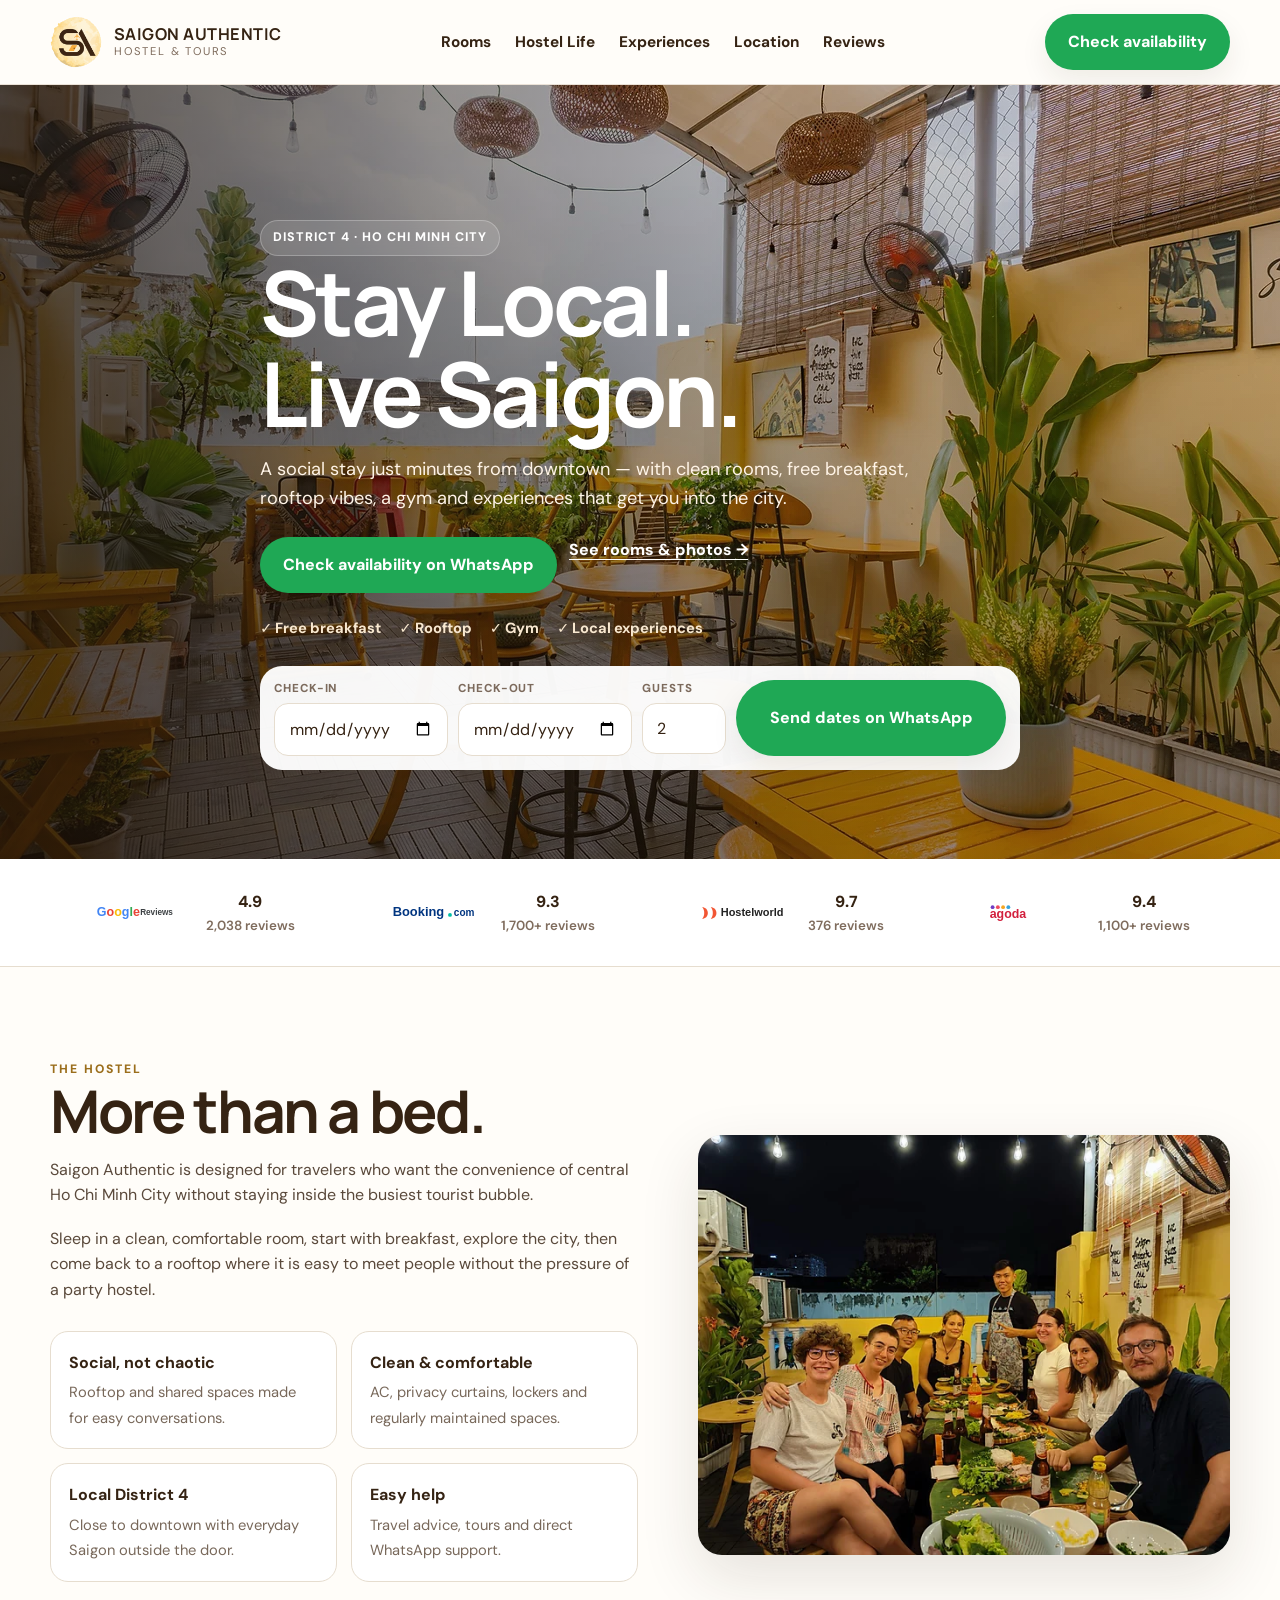
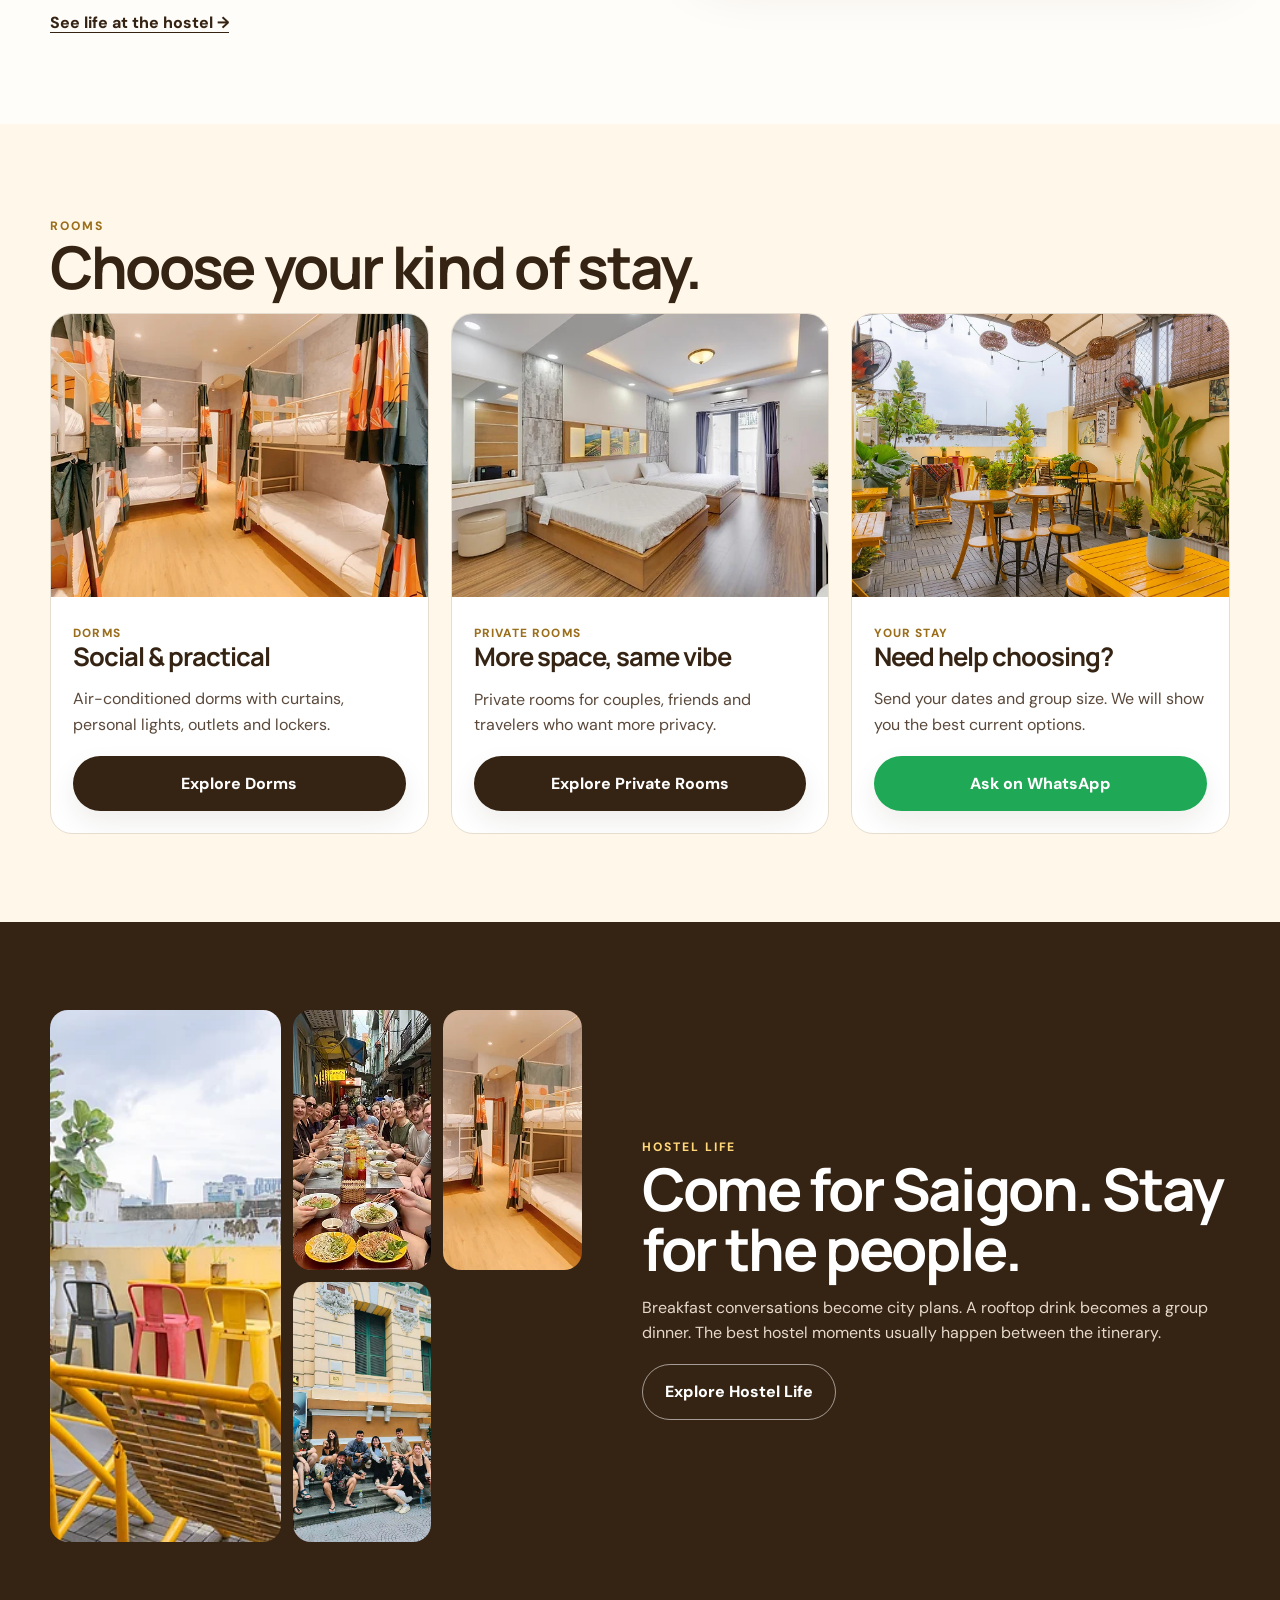
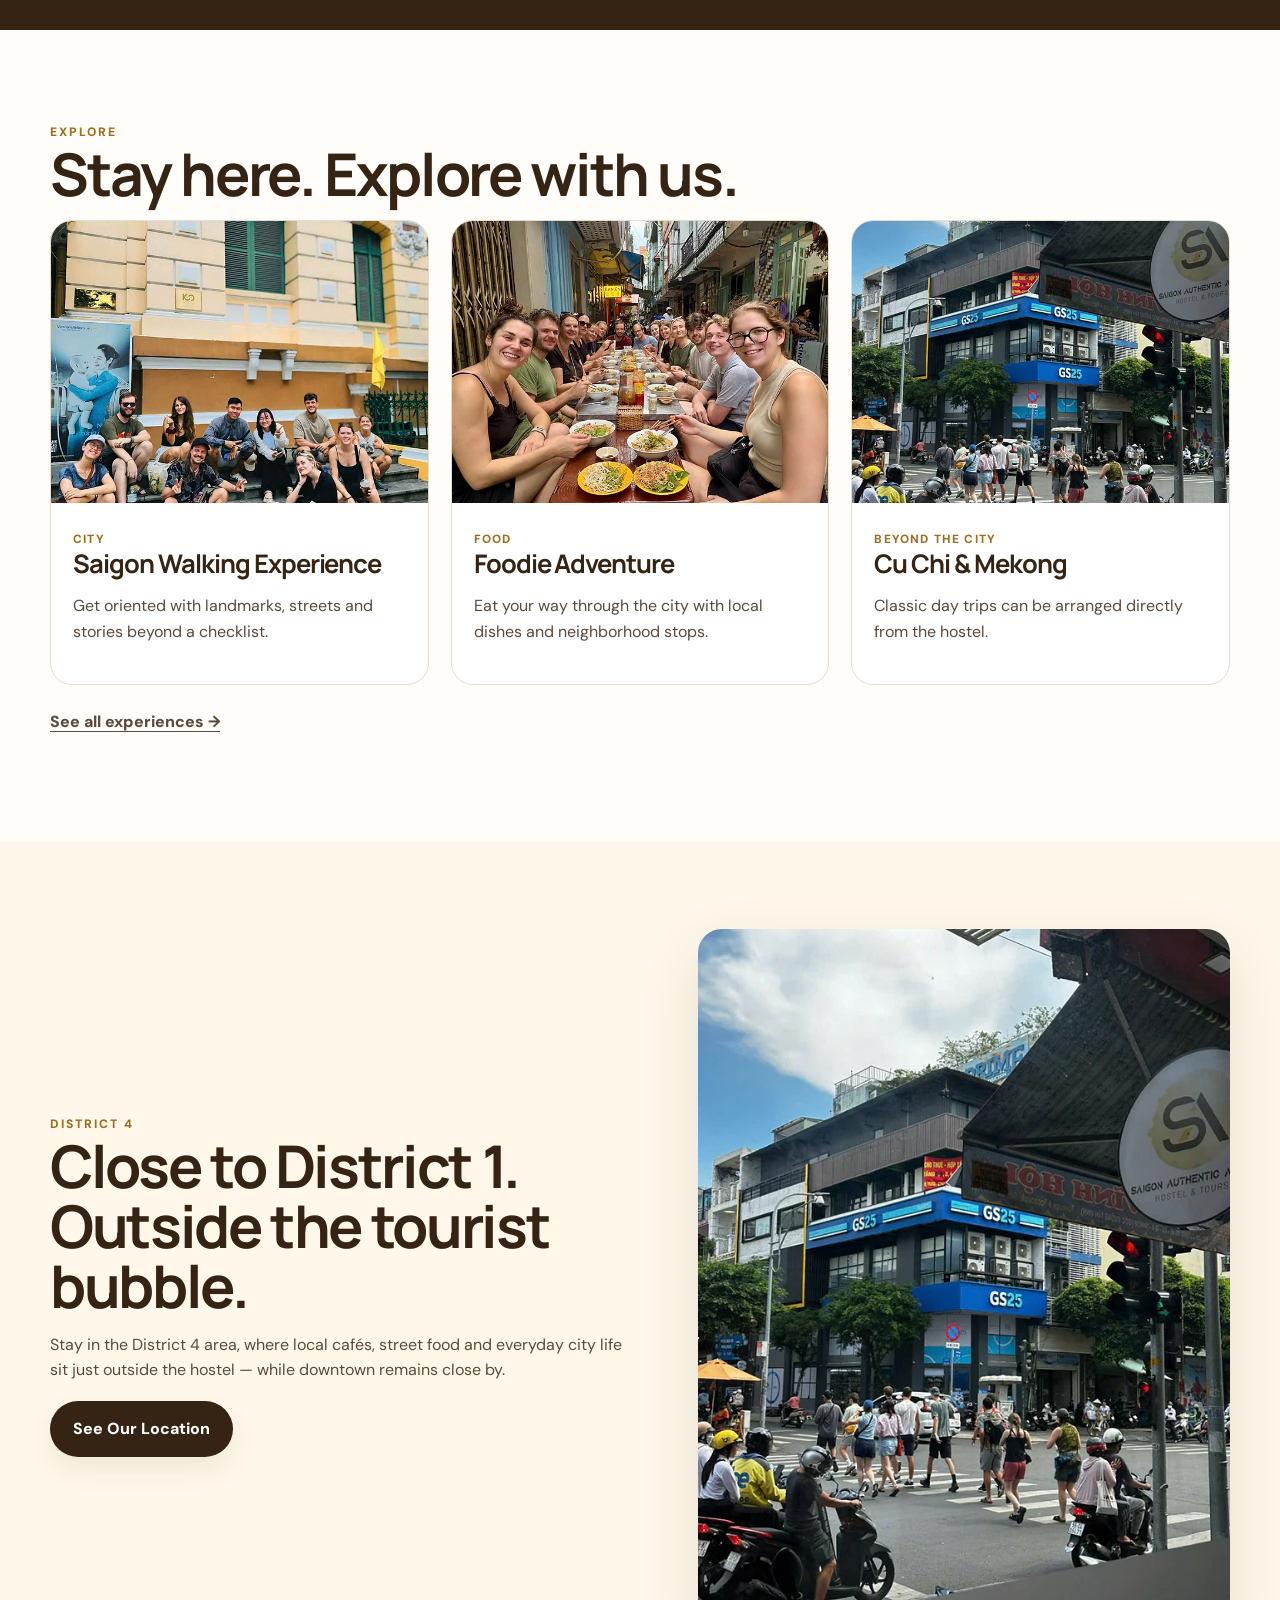
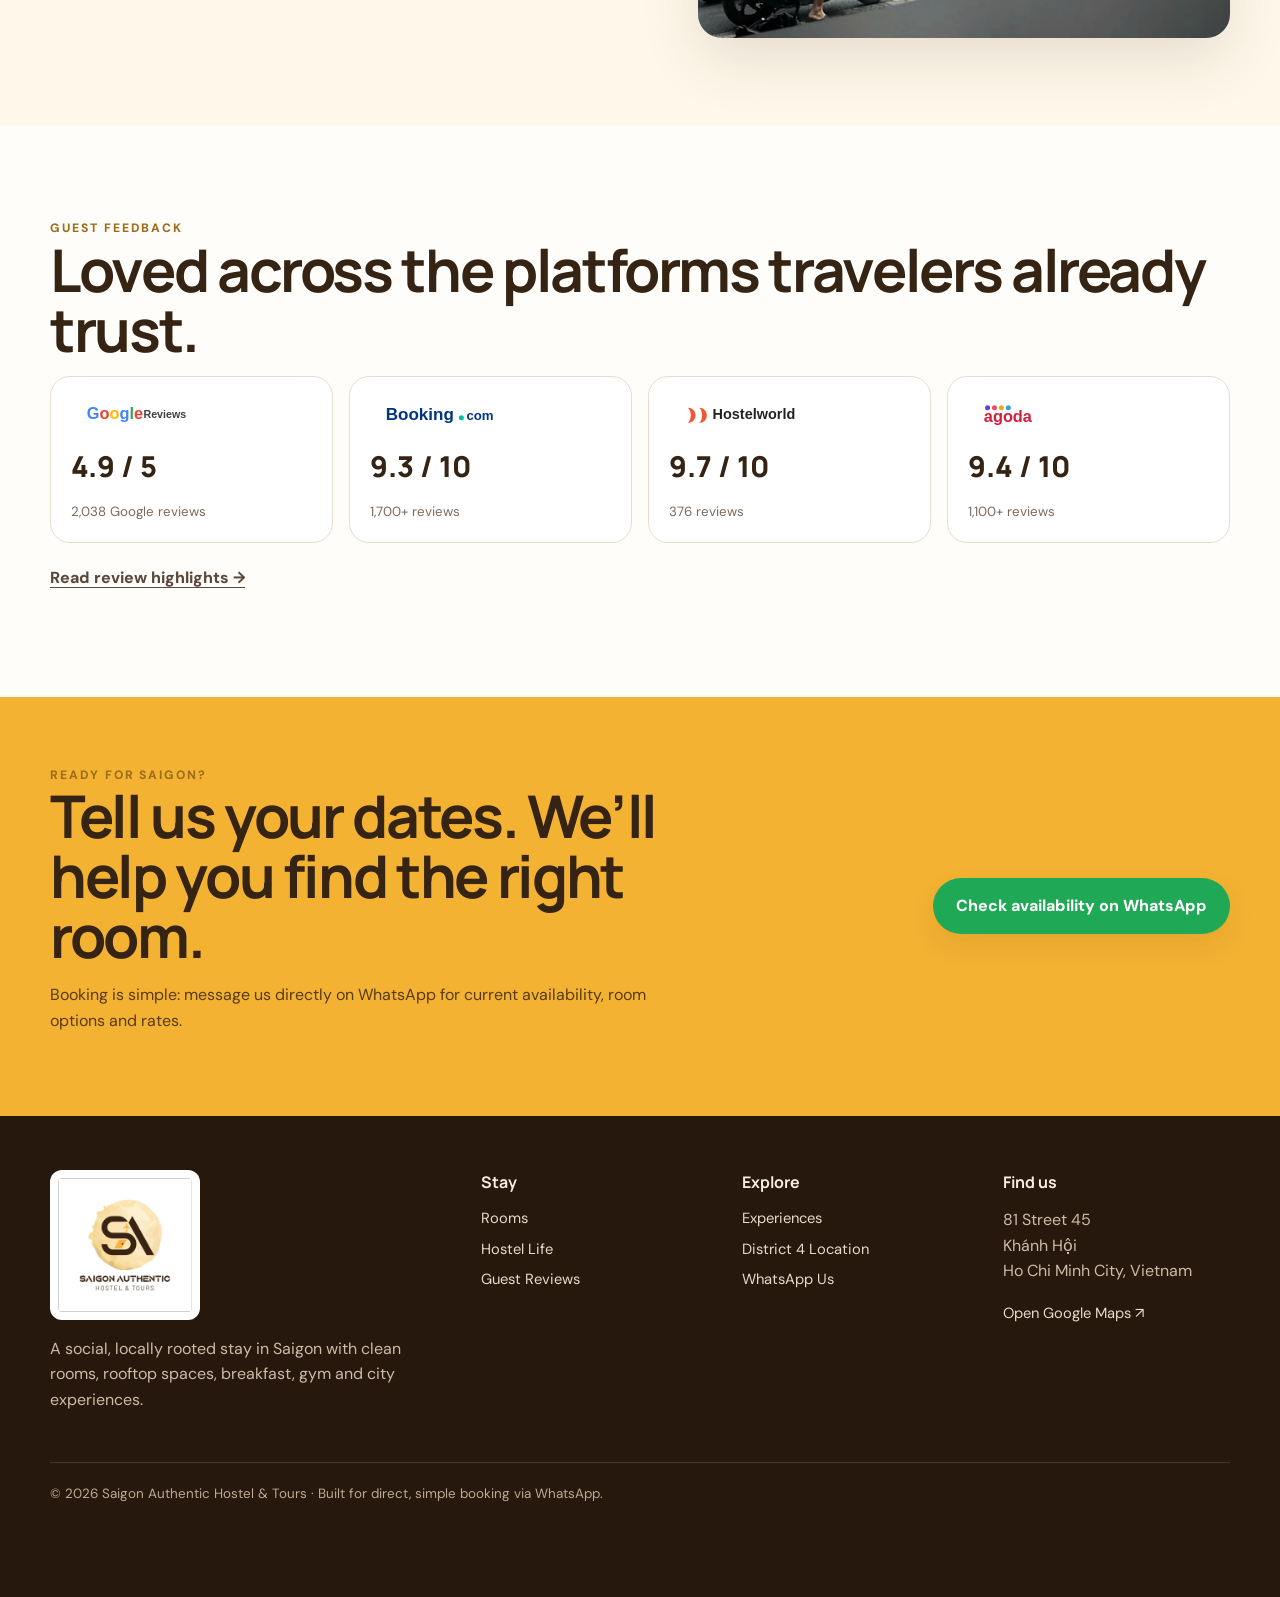
==== commit 9b5acb5f: "Fix secondary hero CTA hierarchy" ====
--- a/index.html
+++ b/index.html
@@ -1,5 +1,5 @@
 <!doctype html><html lang="en"><head><meta charset="utf-8"><meta name="viewport" content="width=device-width,initial-scale=1"><title>Saigon Authentic Hostel & Tours | Stay Local. Live Saigon.</title><meta name="description" content="A social hostel stay in District 4, Ho Chi Minh City with dorms, private rooms, rooftop spaces, breakfast, gym and local experiences."><meta name="theme-color" content="#f4b232"><link rel="canonical" href="https://www.saigonauthentichostel.com/"><link rel="icon" type="image/png" sizes="32x32" href="assets/images/favicon-32.png"><link rel="apple-touch-icon" href="assets/images/favicon-192.png"><link rel="preconnect" href="https://fonts.googleapis.com"><link rel="preconnect" href="https://fonts.gstatic.com" crossorigin><link href="https://fonts.googleapis.com/css2?family=DM+Sans:wght@400;500;600;700&family=Manrope:wght@500;600;700;800&display=swap" rel="stylesheet"><link rel="stylesheet" href="assets/css/styles.css"><meta property="og:type" content="website"><meta property="og:title" content="Saigon Authentic Hostel & Tours | Stay Local. Live Saigon."><meta property="og:description" content="A social hostel stay in District 4, Ho Chi Minh City with dorms, private rooms, rooftop spaces, breakfast, gym and local experiences."><meta property="og:url" content="https://www.saigonauthentichostel.com/"><meta property="og:image" content="https://www.saigonauthentichostel.com/assets/images/hero-rooftop.webp"><script type="application/ld+json">{"@context":"https://schema.org","@type":"Hostel","name":"Saigon Authentic Hostel & Tours","url":"https://www.saigonauthentichostel.com/","telephone":"+84971978439","image":"https://www.saigonauthentichostel.com/assets/images/hero-rooftop.webp","address":{"@type":"PostalAddress","streetAddress":"81 Street 45","addressLocality":"Ho Chi Minh City","addressRegion":"Ho Chi Minh City","addressCountry":"VN"},"amenityFeature":[{"@type":"LocationFeatureSpecification","name":"Free breakfast","value":true},{"@type":"LocationFeatureSpecification","name":"Rooftop common area","value":true},{"@type":"LocationFeatureSpecification","name":"Gym","value":true}]}</script></head><body><header class="site-header"><div class="container nav"><a class="brand" href="/" aria-label="Saigon Authentic Hostel home"><img src="assets/images/favicon-192.png" alt=""><span class="brand-text"><strong>SAIGON AUTHENTIC</strong><span>Hostel & Tours</span></span></a><nav class="nav-links" aria-label="Main navigation"><a href="/rooms/">Rooms</a><a href="/hostel-life/">Hostel Life</a><a href="/experiences/">Experiences</a><a href="/location/">Location</a><a href="/reviews/">Reviews</a></nav><a class="btn btn-wa btn-header" data-wa-message="Hi Saigon Authentic 👋 I'd like to check room availability and rates." target="_blank" rel="noopener">Check availability</a><button class="mobile-toggle" aria-label="Open menu">☰</button></div></header>
-<main><section class="hero"><img src="assets/images/hero-rooftop.webp" srcset="assets/images/hero-rooftop-640.webp 640w, assets/images/hero-rooftop-960.webp 960w, assets/images/hero-rooftop-1280.webp 1280w, assets/images/hero-rooftop-1600.webp 1600w, assets/images/hero-rooftop-2048.webp 2048w" sizes="100vw" loading="eager" fetchpriority="high" decoding="async" alt="Saigon Authentic Hostel rooftop common area"><div class="container hero-content"><span class="eyebrow">District 4 · Ho Chi Minh City</span><h1>Stay Local.<br>Live Saigon.</h1><p>A social stay just minutes from downtown — with clean rooms, free breakfast, rooftop vibes, a gym and experiences that get you into the city.</p><div class="hero-actions"><a class="btn btn-wa" data-wa-message="Hi Saigon Authentic 👋 I'd like to check room availability and rates." target="_blank" rel="noopener">Check availability on WhatsApp</a><a class="btn btn-outline" href="/rooms/" class="text-link" style="color:white">See rooms & photos →</a></div><div class="hero-meta"><span>✓ Free breakfast</span><span>✓ Rooftop</span><span>✓ Gym</span><span>✓ Local experiences</span></div><form class="hero-form" data-booking-form><div class="field"><label>Check-in</label><input name="checkin" type="date" required></div><div class="field"><label>Check-out</label><input name="checkout" type="date" required></div><div class="field"><label>Guests</label><select name="guests"><option>1</option><option selected>2</option><option>3</option><option>4</option><option>5+</option></select></div><button class="btn btn-wa" type="submit">Send dates on WhatsApp</button></form></div></section>
+<main><section class="hero"><img src="assets/images/hero-rooftop.webp" srcset="assets/images/hero-rooftop-640.webp 640w, assets/images/hero-rooftop-960.webp 960w, assets/images/hero-rooftop-1280.webp 1280w, assets/images/hero-rooftop-1600.webp 1600w, assets/images/hero-rooftop-2048.webp 2048w" sizes="100vw" loading="eager" fetchpriority="high" decoding="async" alt="Saigon Authentic Hostel rooftop common area"><div class="container hero-content"><span class="eyebrow">District 4 · Ho Chi Minh City</span><h1>Stay Local.<br>Live Saigon.</h1><p>A social stay just minutes from downtown — with clean rooms, free breakfast, rooftop vibes, a gym and experiences that get you into the city.</p><div class="hero-actions"><a class="btn btn-wa" data-wa-message="Hi Saigon Authentic 👋 I'd like to check room availability and rates." target="_blank" rel="noopener">Check availability on WhatsApp</a><a class="text-link" href="/rooms/" style="color:white">See rooms & photos →</a></div><div class="hero-meta"><span>✓ Free breakfast</span><span>✓ Rooftop</span><span>✓ Gym</span><span>✓ Local experiences</span></div><form class="hero-form" data-booking-form><div class="field"><label>Check-in</label><input name="checkin" type="date" required></div><div class="field"><label>Check-out</label><input name="checkout" type="date" required></div><div class="field"><label>Guests</label><select name="guests"><option>1</option><option selected>2</option><option>3</option><option>4</option><option>5+</option></select></div><button class="btn btn-wa" type="submit">Send dates on WhatsApp</button></form></div></section>
 <section class="trust-strip"><div class="container trust-grid"><a class="trust-item" href="/reviews/"><img src="assets/logos/google.svg" alt="Google Reviews"><span>4.9 <small>2,038 reviews</small></span></a><a class="trust-item" href="/reviews/"><img src="assets/logos/booking.svg" alt="Booking.com"><span>9.3 <small>1,700+ reviews</small></span></a><a class="trust-item" href="/reviews/"><img src="assets/logos/hostelworld.svg" alt="Hostelworld"><span>9.7 <small>376 reviews</small></span></a><a class="trust-item" href="/reviews/"><img src="assets/logos/agoda.svg" alt="Agoda"><span>9.4 <small>1,100+ reviews</small></span></a></div></section>
 <section class="section"><div class="container split"><div><span class="kicker">The hostel</span><h2>More than a bed.</h2><p>Saigon Authentic is designed for travelers who want the convenience of central Ho Chi Minh City without staying inside the busiest tourist bubble.</p><p>Sleep in a clean, comfortable room, start with breakfast, explore the city, then come back to a rooftop where it is easy to meet people without the pressure of a party hostel.</p><div class="feature-list"><div class="feature"><strong>Social, not chaotic</strong><span>Rooftop and shared spaces made for easy conversations.</span></div><div class="feature"><strong>Clean & comfortable</strong><span>AC, privacy curtains, lockers and regularly maintained spaces.</span></div><div class="feature"><strong>Local District 4</strong><span>Close to downtown with everyday Saigon outside the door.</span></div><div class="feature"><strong>Easy help</strong><span>Travel advice, tours and direct WhatsApp support.</span></div></div><a class="text-link" href="/hostel-life/">See life at the hostel →</a></div><div class="media-card"><img src="assets/images/social-rooftop.webp" srcset="assets/images/social-rooftop-640.webp 640w, assets/images/social-rooftop-960.webp 960w, assets/images/social-rooftop-1280.webp 1280w, assets/images/social-rooftop-1600.webp 1600w, assets/images/social-rooftop-2048.webp 2048w" sizes="(max-width: 680px) 100vw, (max-width: 980px) 70vw, 50vw" loading="lazy" decoding="async" alt="Travelers sharing dinner on the rooftop"></div></div></section>
 <section class="section section-cream"><div class="container"><span class="kicker">Rooms</span><h2>Choose your kind of stay.</h2><div class="card-grid"><article class="card"><div class="card-media"><img src="assets/images/dorm-wide.webp" srcset="assets/images/dorm-wide-640.webp 640w, assets/images/dorm-wide-960.webp 960w, assets/images/dorm-wide-1280.webp 1280w, assets/images/dorm-wide-1600.webp 1600w, assets/images/dorm-wide-2048.webp 2048w" sizes="(max-width: 680px) 100vw, (max-width: 980px) 70vw, 50vw" loading="lazy" decoding="async" alt="Dorm beds with privacy curtains"></div><div class="card-body"><span class="card-tag">Dorms</span><h3>Social & practical</h3><p>Air-conditioned dorms with curtains, personal lights, outlets and lockers.</p><a class="btn btn-primary" href="/rooms/#dorms">Explore Dorms</a></div></article><article class="card"><div class="card-media"><img src="assets/images/private-room-wide.webp" srcset="assets/images/private-room-wide-640.webp 640w, assets/images/private-room-wide-960.webp 960w" sizes="(max-width: 680px) 100vw, (max-width: 980px) 70vw, 50vw" loading="lazy" decoding="async" alt="Private room at Saigon Authentic Hostel"></div><div class="card-body"><span class="card-tag">Private rooms</span><h3>More space, same vibe</h3><p>Private rooms for couples, friends and travelers who want more privacy.</p><a class="btn btn-primary" href="/rooms/#private">Explore Private Rooms</a></div></article><article class="card"><div class="card-media"><img src="assets/images/hero-rooftop.webp" srcset="assets/images/hero-rooftop-640.webp 640w, assets/images/hero-rooftop-960.webp 960w, assets/images/hero-rooftop-1280.webp 1280w, assets/images/hero-rooftop-1600.webp 1600w, assets/images/hero-rooftop-2048.webp 2048w" sizes="100vw" loading="lazy" decoding="async" alt="Rooftop terrace overlooking Saigon"></div><div class="card-body"><span class="card-tag">Your stay</span><h3>Need help choosing?</h3><p>Send your dates and group size. We will show you the best current options.</p><a class="btn btn-wa" data-wa-message="Hi Saigon Authentic 👋 Please help me choose the best room for my stay." target="_blank" rel="noopener">Ask on WhatsApp</a></div></article></div></div></section>
